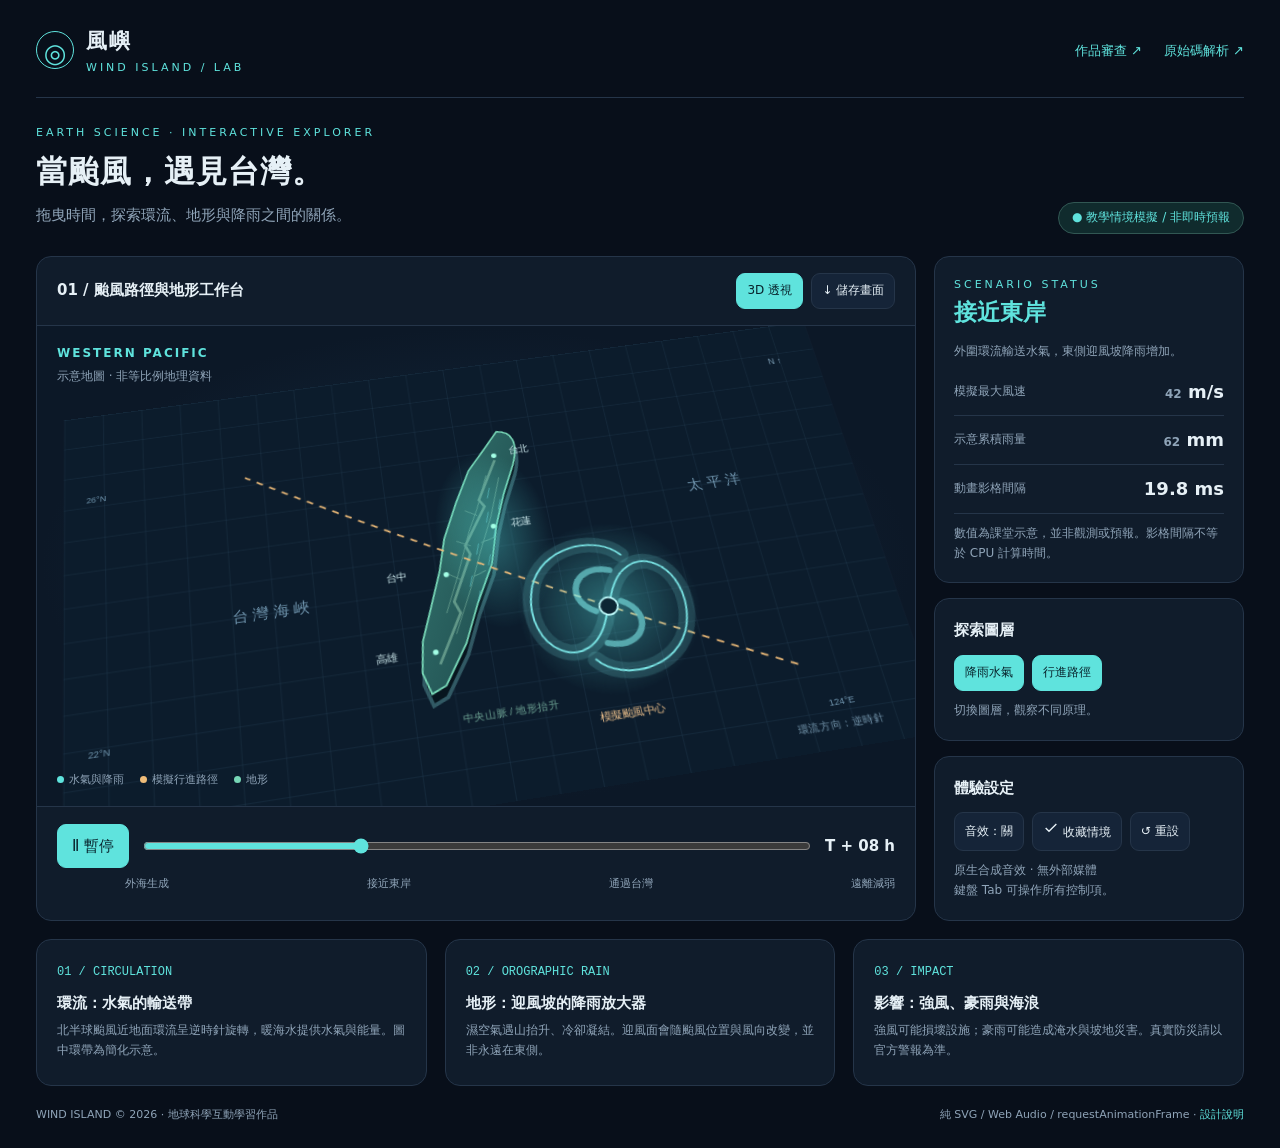
==== index.html @ e2f5a680 "Add files via upload" ====
<!doctype html>
<html lang="zh-Hant"><head><meta charset="utf-8"><meta name="viewport" content="width=device-width,initial-scale=1"><title>風嶼 WIND ISLAND｜颱風互動工作台</title>
<style>
:root{color-scheme:dark;--bg:#080f1a;--panel:#101c2b;--line:#253549;--cyan:#5fe3dd;--text:#e6f0f6;--muted:#8fa4b8;--ease:cubic-bezier(.34,1.56,.64,1)}*{box-sizing:border-box}body{margin:0;background:var(--bg);color:var(--text);font:15px/1.65 system-ui,'Microsoft JhengHei',sans-serif}button,a,input{font:inherit}button,a{ -webkit-tap-highlight-color:transparent}button{cursor:pointer;border:1px solid var(--line);background:#152438;color:var(--text);border-radius:9px;padding:9px 14px;transition:transform .25s var(--ease),background .2s}button:hover{transform:scale(1.03);background:#243a51}button:active{transform:scale(.97)}button:focus-visible,a:focus-visible,input:focus-visible{outline:2px solid var(--cyan);outline-offset:4px}button[aria-pressed=true],.primary{background:#5fe3dd;color:#08232c;border-color:#5fe3dd}a{color:var(--cyan);text-decoration:none}.shell{max-width:1480px;margin:auto;padding:24px 36px}header{display:flex;align-items:center;justify-content:space-between;border-bottom:1px solid var(--line);padding-bottom:20px}.brand{display:flex;gap:12px;align-items:center}.logo{width:38px;height:38px;border:1px solid var(--cyan);border-radius:50%;display:grid;place-items:center;color:var(--cyan);font-size:26px}.brand b{font-size:21px;letter-spacing:2px}.eyebrow{color:var(--cyan);font-size:11px;letter-spacing:3px}nav{display:flex;gap:22px;font-size:13px}.intro{display:flex;justify-content:space-between;align-items:end;padding:26px 0 22px}h1{font-size:31px;letter-spacing:1px;margin:4px 0}p{margin:6px 0;color:var(--muted)}.badge{font-size:12px;color:var(--cyan);border:1px solid #315753;background:#102b2d;border-radius:30px;padding:5px 13px}.workspace{display:grid;grid-template-columns:minmax(0,1fr) 310px;gap:18px}.panel{background:var(--panel);border:1px solid var(--line);border-radius:15px;overflow:hidden}.panelhead{padding:16px 20px;display:flex;align-items:center;justify-content:space-between;border-bottom:1px solid var(--line)}h2{font-size:15px;margin:0}.small{font-size:12px;color:var(--muted)}.scene{position:relative;background:radial-gradient(ellipse at 50% 50%,#152c41,#0c1827 70%);height:480px;overflow:hidden;perspective:1000px}.scene svg{width:100%;height:100%;display:block;transform:rotateX(23deg) rotateZ(-9deg) scale(.98);transition:transform .7s var(--ease)}.scene.flat svg{transform:rotateX(0) rotateZ(0) scale(1)}.overlay{position:absolute;inset:18px auto auto 20px;pointer-events:none}.overlay strong{display:block;font-size:12px;letter-spacing:2px;color:var(--cyan)}.legend{position:absolute;bottom:16px;left:20px;display:flex;gap:16px;font-size:11px;color:var(--muted)}.dot{display:inline-block;width:7px;height:7px;border-radius:50%;background:var(--cyan);margin-right:5px}.storm{transform-box:fill-box;transform-origin:center}.track{stroke-dasharray:8 8}.draw{stroke-dasharray:100;stroke-dashoffset:100;animation:draw .6s ease-out forwards}@keyframes draw{to{stroke-dashoffset:0}}@keyframes bounce{50%{transform:scale(1.2)}}.saved{animation:bounce .35s var(--ease)}.controls{padding:17px 20px;border-top:1px solid var(--line)}.transport{display:flex;gap:12px;align-items:center}.transport input{flex:1;min-width:30px;accent-color:var(--cyan)}.ticks{display:flex;justify-content:space-between;margin:7px 0 0 68px;color:var(--muted);font-size:11px}.side{display:grid;gap:15px}.side section{padding:19px}.side h2{margin-bottom:12px}.phase{font-size:23px;color:var(--cyan);font-weight:650}.metric{display:flex;justify-content:space-between;align-items:center;padding:9px 0;border-bottom:1px solid var(--line)}.metric:last-child{border:0}.metric span{color:var(--muted);font-size:12px}.metric b{font-size:18px}.switches{display:flex;gap:8px;flex-wrap:wrap}.switches button{font-size:12px;padding:7px 10px}.caption{font-size:12px;color:var(--muted);margin-top:10px}.cards{display:grid;grid-template-columns:repeat(3,1fr);gap:18px;margin-top:18px}.card{padding:18px 20px}.card .num{color:var(--cyan);font:12px monospace}.card h3{margin:8px 0 5px;font-size:15px}.card p{font-size:12px}footer{display:flex;justify-content:space-between;color:var(--muted);font-size:11px;padding-top:20px}#toast{position:fixed;bottom:28px;left:50%;transform:translateX(-50%);padding:10px 20px;background:#20504c;border:1px solid var(--cyan);border-radius:12px;opacity:0;pointer-events:none;transition:opacity .2s}#toast.show{opacity:1}.status{color:var(--cyan)}@media(max-width:900px){.shell{padding:18px}.workspace{grid-template-columns:1fr}.side{grid-template-columns:repeat(3,1fr)}.scene{height:420px}.intro .badge{display:none}}@media(max-width:620px){nav{gap:12px}.brand b{font-size:16px}.side,.cards{grid-template-columns:1fr}.intro{padding:18px 0}h1{font-size:25px}.scene{height:360px}.panelhead{padding:12px}.panelhead button{padding:7px;font-size:11px}footer{display:block}.transport button{padding:8px}.ticks{margin-left:0}}
@media(prefers-reduced-motion:reduce){*,*::before,*::after{animation:none!important;transition:none!important}.scene svg{transform:none}}
</style></head><body><div class="shell">
<header><div class="brand"><span class="logo">◎</span><div><b>風嶼</b><div class="eyebrow">WIND ISLAND / LAB</div></div></div><nav><a href="review.html">作品審查 ↗</a><a href="pointout.html">原始碼解析 ↗</a></nav></header>
<div class="intro"><div><div class="eyebrow">EARTH SCIENCE · INTERACTIVE EXPLORER</div><h1>當颱風，遇見台灣。</h1><p>拖曳時間，探索環流、地形與降雨之間的關係。</p></div><span class="badge">● 教學情境模擬 / 非即時預報</span></div>
<main><div class="workspace"><section class="panel"><div class="panelhead"><h2>01 / 颱風路徑與地形工作台</h2><div class="switches"><button id="view" aria-pressed="true">3D 透視</button><button id="export">↓ 儲存畫面</button></div></div>
<div class="scene" id="scene"><div class="overlay"><strong>WESTERN PACIFIC</strong><span class="small">示意地圖 · 非等比例地理資料</span></div>
<svg id="map" viewBox="0 0 900 520" xmlns="http://www.w3.org/2000/svg" role="img" aria-label="颱風從台灣東南方接近並通過台灣的教學示意圖">
<defs><pattern id="grid" width="45" height="40" patternUnits="userSpaceOnUse"><path d="M45 0H0V40" fill="none" stroke="#254157" stroke-width=".7"/></pattern><linearGradient id="land" x2="1" y2="1"><stop stop-color="#397e77"/><stop offset="1" stop-color="#173e42"/></linearGradient><radialGradient id="rain"><stop stop-color="#57dedb" stop-opacity=".4"/><stop offset="1" stop-color="#57dedb" stop-opacity="0"/></radialGradient></defs>
<rect width="900" height="520" fill="#0c1c2c"/><rect width="900" height="520" fill="url(#grid)"/>
<g fill="#6f94ad" font-family="sans-serif" font-size="10"><text x="30" y="475">120°E</text><text x="790" y="475">124°E</text><text x="25" y="115">26°N</text><text x="25" y="410">22°N</text><text x="180" y="285" font-size="17" letter-spacing="5">台灣海峽</text><text x="705" y="205" font-size="17" letter-spacing="5">太平洋</text></g>
<path d="M500 95C517 97 524 111 512 141L495 177 481 213 468 260 445 304 426 347 398 390 382 397 375 373 380 338 394 301 409 261 420 222 440 179 460 141 482 116Z" transform="translate(0 13)" fill="#07151e" stroke="#315964" stroke-width="4"/>
<path id="island" d="M500 95C517 97 524 111 512 141L495 177 481 213 468 260 445 304 426 347 398 390 382 397 375 373 380 338 394 301 409 261 420 222 440 179 460 141 482 116Z" fill="url(#land)" stroke="#77d6b6" stroke-width="2"/>
<g fill="none" stroke="#81b7a0" opacity=".65"><path d="M492 132L466 180 471 189 442 234 446 245 420 298 425 312 395 366" stroke-width="3"/><path d="M479 150L462 191 449 217 429 267 410 310M493 155L476 203 457 245 441 284 417 335"/><path d="M461 199l-13-8m0 44l-15-8m-1 47l-15-10m43-31l15-4m-29 43l14-5"/></g>
<g id="rainLayer"><ellipse cx="475" cy="228" rx="65" ry="110" fill="url(#rain)"/><g stroke="#6fe5ea" opacity=".6" stroke-linecap="round"><path d="M480 167l-4 12m14 4l-4 12m-12 2l-4 12m9 8l-4 12m-18 5l-4 12m15 3l-4 12m-20 10l-4 12m10 7l-4 12"/></g></g>
<g fill="#c7e3e7" font-family="sans-serif" font-size="12"><circle cx="492" cy="126" r="3" fill="#a4ffe6"/><text x="510" y="126">台北</text><circle cx="416" cy="265" r="3" fill="#a4ffe6"/><text x="350" y="264">台中</text><circle cx="392" cy="352" r="3" fill="#a4ffe6"/><text x="328" y="355">高雄</text><circle cx="477" cy="215" r="3" fill="#a4ffe6"/><text x="497" y="218">花蓮</text><text x="410" y="432" fill="#70a797" font-size="11">中央山脈 / 地形抬升</text></g>
<path id="route" d="M770 425 Q480 280 205 110" fill="none" stroke="#efbc79" stroke-width="2" class="track"/>
<g id="stormPosition" transform="translate(600 330)"><circle r="100" fill="url(#rain)"/><g id="stormSpin" class="storm" fill="none" stroke="#7ce8e8" stroke-linecap="round"><path d="M8-8C60-64 108 4 61 60C28 98-34 80-45 44" stroke-width="18" opacity=".16"/><path d="M-8 8C-60 64-108-4-61-60C-28-98 34-80 45-44" stroke-width="18" opacity=".16"/><path d="M8-8C60-64 108 4 61 60C28 98-34 80-45 44M-8 8C-60 64-108-4-61-60C-28-98 34-80 45-44" stroke-width="2"/><path d="M15 2C40 32 5 62-24 35M-15-2C-40-32-5-62 24-35" stroke-width="7" opacity=".6"/><circle r="10" fill="#0d2634" stroke="#c2ffff" stroke-width="2"/></g><text y="124" text-anchor="middle" fill="#eec18c" font-size="12">模擬颱風中心</text></g>
<g fill="#7799b0" font-family="sans-serif" font-size="11"><text x="841" y="54">N ↑</text><text x="750" y="498">環流方向：逆時針</text></g></svg>
<div class="legend"><span><i class="dot"></i>水氣與降雨</span><span><i class="dot" style="background:#efbc79"></i>模擬行進路徑</span><span><i class="dot" style="background:#77d6b6"></i>地形</span></div></div>
<div class="controls"><div class="transport"><button id="play" class="primary" aria-label="暫停動畫">Ⅱ 暫停</button><input id="time" aria-label="情境時間軸" type="range" min="0" max="100" step=".1" value="30"><b id="hour">T + 07 h</b></div><div class="ticks"><span>外海生成</span><span>接近東岸</span><span>通過台灣</span><span>遠離減弱</span></div></div></section>
<aside class="side"><section class="panel"><div class="eyebrow">SCENARIO STATUS</div><div class="phase" id="phase">接近東岸</div><p id="phaseText" class="caption">外圍環流輸送水氣，東側迎風坡降雨增加。</p><div class="metric"><span>模擬最大風速</span><b><span id="wind">38</span> m/s</b></div><div class="metric"><span>示意累積雨量</span><b><span id="rainValue">180</span> mm</b></div><div class="metric"><span>動畫影格間隔</span><b id="fps">量測中</b></div><div class="caption">數值為課堂示意，並非觀測或預報。影格間隔不等於 CPU 計算時間。</div></section>
<section class="panel"><h2>探索圖層</h2><div class="switches"><button id="rainToggle" aria-pressed="true">降雨水氣</button><button id="routeToggle" aria-pressed="true">行進路徑</button></div><div class="caption">切換圖層，觀察不同原理。</div></section>
<section class="panel"><h2>體驗設定</h2><div class="switches"><button id="audio" aria-pressed="false">音效：關</button><button id="save" aria-pressed="false"><svg width="16" height="16" viewBox="0 0 24 24" aria-hidden="true"><path id="checkmark" pathLength="100" d="M4 12l5 5L20 6" fill="none" stroke="currentColor" stroke-width="2"/></svg> 收藏情境</button><button id="reset">↺ 重設</button></div><div class="caption">原生合成音效 · 無外部媒體<br>鍵盤 Tab 可操作所有控制項。</div></section></aside></div>
<div class="cards"><article class="panel card"><span class="num">01 / CIRCULATION</span><h3>環流：水氣的輸送帶</h3><p>北半球颱風近地面環流呈逆時針旋轉，暖海水提供水氣與能量。圖中環帶為簡化示意。</p></article><article class="panel card"><span class="num">02 / OROGRAPHIC RAIN</span><h3>地形：迎風坡的降雨放大器</h3><p>濕空氣遇山抬升、冷卻凝結。迎風面會隨颱風位置與風向改變，並非永遠在東側。</p></article><article class="panel card"><span class="num">03 / IMPACT</span><h3>影響：強風、豪雨與海浪</h3><p>強風可能損壞設施；豪雨可能造成淹水與坡地災害。真實防災請以官方警報為準。</p></article></div></main>
<footer><span>WIND ISLAND © 2026 · 地球科學互動學習作品</span><span>純 SVG / Web Audio / requestAnimationFrame · <a href="response.md">設計說明</a></span></footer></div><div id="toast" role="status"></div>
<script>
'use strict';
const $=id=>document.getElementById(id), reduced=matchMedia('(prefers-reduced-motion: reduce)').matches;
let playing=!reduced,t=30,last=0,spin=0,sound=false,ctx=null,frames=[],ui=0,toastTimer;
const phases=['外海生成','接近東岸','通過台灣','遠離減弱'];
const descriptions=['颱風在暖海面發展，環流逐漸組織。','外圍環流輸送水氣，東側迎風坡降雨增加。','環流與山脈交互作用，風向及迎風面隨位置改變。','中心遠離後風勢減弱，殘留水氣仍可能帶來降雨。'];
function tone(kind='click'){
 if(!sound)return;ctx??=new (window.AudioContext||window.webkitAudioContext)();ctx.resume();
 const start=ctx.currentTime;const frequencies=kind==='chord'?[523.25,659.25,783.99]:[kind==='snap'?880:620];
 frequencies.forEach(f=>{const osc=ctx.createOscillator(),gain=ctx.createGain();osc.type='sine';osc.frequency.setValueAtTime(f,start);gain.gain.setValueAtTime(0,start);gain.gain.linearRampToValueAtTime(.045/frequencies.length,start+.008);gain.gain.exponentialRampToValueAtTime(.0001,start+.1);osc.connect(gain);gain.connect(ctx.destination);osc.start(start);osc.stop(start+.12);osc.onended=()=>{osc.disconnect();gain.disconnect()}});
}
function toast(message){$('toast').textContent=message;$('toast').classList.add('show');clearTimeout(toastTimer);toastTimer=setTimeout(()=>$('toast').classList.remove('show'),2400)}
function render(){const p=t/100,u=1-p;const x=u*u*770+2*u*p*480+p*p*205,y=u*u*425+2*u*p*280+p*p*110;
 $('stormPosition').setAttribute('transform',`translate(${x} ${y})`);$('stormSpin').style.transform=`rotate(${spin}deg)`;
 $('time').value=t;const phase=Math.min(3,Math.floor(t/25));$('phase').textContent=phases[phase];$('phaseText').textContent=descriptions[phase];$('hour').textContent=`T + ${String(Math.round(t*.24)).padStart(2,'0')} h`;
 $('wind').textContent=Math.round(25+20*Math.sin(p*Math.PI));$('rainValue').textContent=Math.round(600*p*p);$('rainLayer').style.opacity=String(.3+.7*Math.sin(p*Math.PI));
}
function playState(){ $('play').textContent=playing?'Ⅱ 暫停':'▶ 播放';$('play').setAttribute('aria-label',playing?'暫停動畫':'播放動畫') }
function frame(now){const dt=last?now-last:16.67;last=now;if(dt<100){frames.push(dt);if(frames.length>90)frames.shift()}
 if(playing&&document.visibilityState==='visible'){t+=Math.min(dt,50)*.0018;if(t>100)t=0;spin-=Math.min(dt,50)*.018;render()}
 if(now-ui>800){ui=now;if(frames.length)$('fps').textContent=(frames.reduce((a,b)=>a+b,0)/frames.length).toFixed(1)+' ms'}requestAnimationFrame(frame)}
$('play').onclick=()=>{playing=!playing;tone();playState()};
$('time').oninput=()=>{playing=false;t=Number($('time').value);render();playState()};$('time').onchange=()=>tone('snap');
$('view').onclick=()=>{const flat=$('scene').classList.toggle('flat');$('view').textContent=flat?'2D 俯視':'3D 透視';$('view').setAttribute('aria-pressed',String(!flat));tone('snap')};
[['rainToggle','rainLayer'],['routeToggle','route']].forEach(([button,layer])=>{$(button).onclick=()=>{const enabled=$(button).getAttribute('aria-pressed')!=='true';$(button).setAttribute('aria-pressed',String(enabled));$(layer).style.display=enabled?'':'none';tone()}});
$('audio').onclick=()=>{sound=!sound;$('audio').textContent='音效：'+(sound?'開':'關');$('audio').setAttribute('aria-pressed',String(sound));tone('snap')};
$('save').onclick=()=>{const data={time:t,savedAt:new Date().toISOString()};try{localStorage.setItem('wind-island',JSON.stringify(data));$('save').setAttribute('aria-pressed','true');$('checkmark').classList.remove('draw');requestAnimationFrame(()=>$('checkmark').classList.add('draw'));$('save').classList.remove('saved');requestAnimationFrame(()=>$('save').classList.add('saved'));tone('chord');toast('已收藏目前情境，下次開啟自動恢復')}catch{toast('瀏覽器未允許儲存，請使用一般分頁')}};
$('reset').onclick=()=>{t=0;spin=0;playing=false;render();playState();tone('snap')};
$('export').onclick=async()=>{tone();const copy=$('map').cloneNode(true);copy.setAttribute('width','1440');copy.setAttribute('height','832');const blob=new Blob([new XMLSerializer().serializeToString(copy)],{type:'image/svg+xml;charset=utf-8'}),url=URL.createObjectURL(blob);try{const img=new Image();img.src=url;await img.decode();const c=document.createElement('canvas');c.width=1440;c.height=832;c.getContext('2d').drawImage(img,0,0,1440,832);const png=await new Promise(resolve=>c.toBlob(resolve,'image/png'));if(!png)throw Error('export');const link=document.createElement('a'),downloadUrl=URL.createObjectURL(png);link.href=downloadUrl;link.download='風嶼-情境畫面.png';link.click();setTimeout(()=>URL.revokeObjectURL(downloadUrl),3000);toast('已匯出情境 PNG；全螢幕作業截圖請見作業包')}catch{toast('匯出失敗，請用瀏覽器截圖功能')}finally{URL.revokeObjectURL(url)}};
try{const saved=JSON.parse(localStorage.getItem('wind-island'));if(saved&&Number.isFinite(saved.time)){t=Math.max(0,Math.min(100,saved.time));$('save').setAttribute('aria-pressed','true')}}catch{}
document.addEventListener('visibilitychange',()=>{last=0;frames=[]});render();playState();requestAnimationFrame(frame);
</script></body></html>
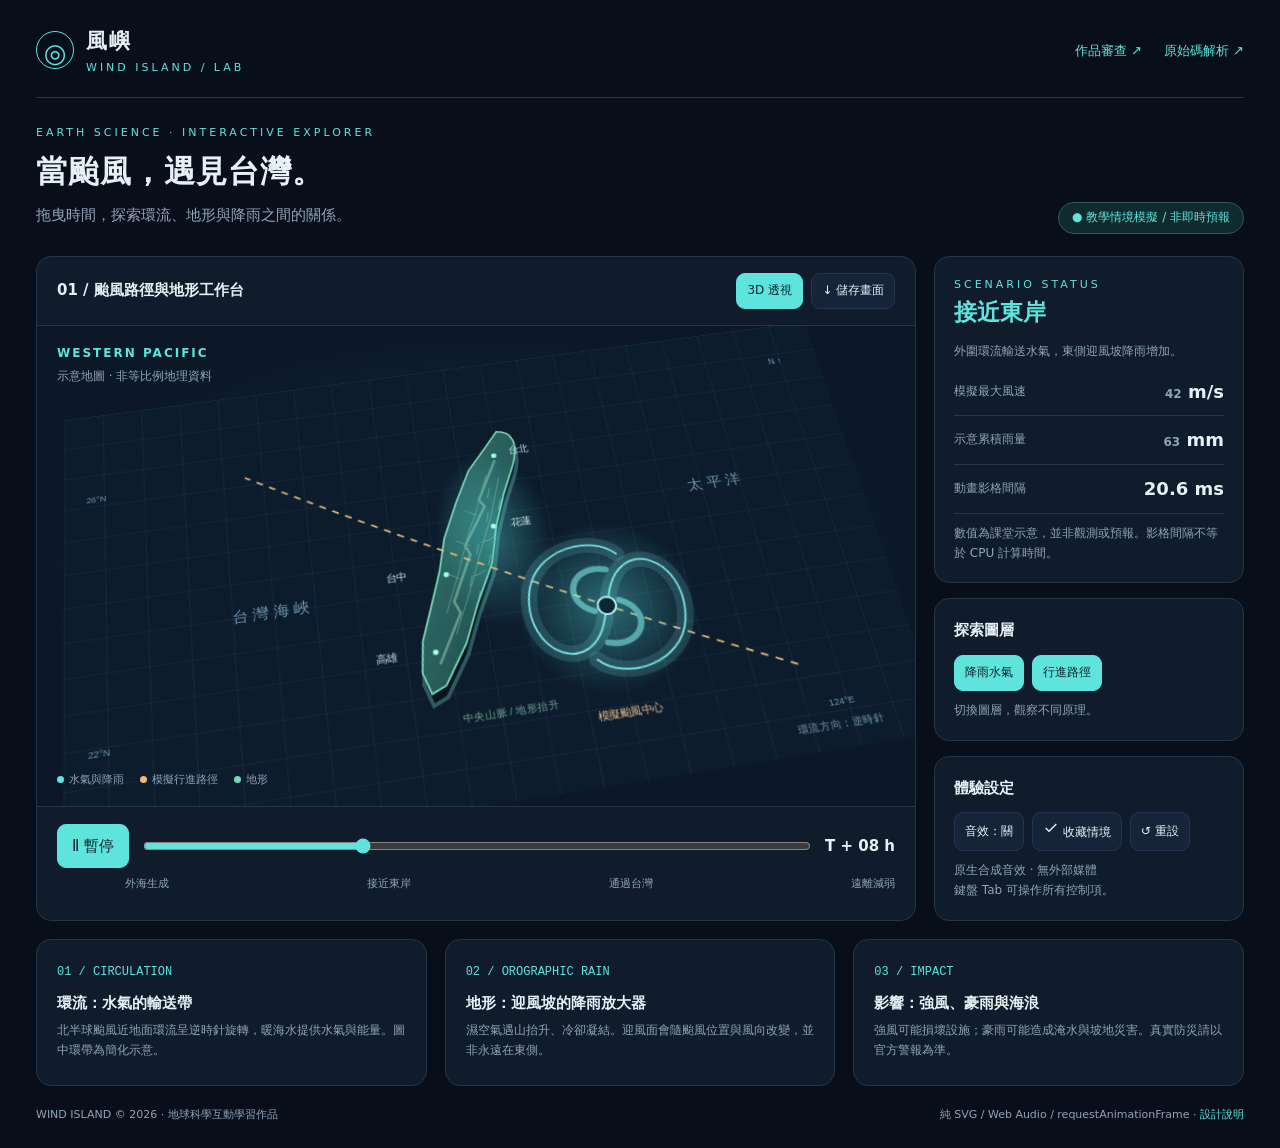
==== commit 2b56242f: "Update print statement from 'Hello' to 'Goodbye'" ====
--- a/index.html
+++ b/index.html
@@ -58,4 +58,5 @@
 $('export').onclick=async()=>{tone();const copy=$('map').cloneNode(true);copy.setAttribute('width','1440');copy.setAttribute('height','832');const blob=new Blob([new XMLSerializer().serializeToString(copy)],{type:'image/svg+xml;charset=utf-8'}),url=URL.createObjectURL(blob);try{const img=new Image();img.src=url;await img.decode();const c=document.createElement('canvas');c.width=1440;c.height=832;c.getContext('2d').drawImage(img,0,0,1440,832);const png=await new Promise(resolve=>c.toBlob(resolve,'image/png'));if(!png)throw Error('export');const link=document.createElement('a'),downloadUrl=URL.createObjectURL(png);link.href=downloadUrl;link.download='風嶼-情境畫面.png';link.click();setTimeout(()=>URL.revokeObjectURL(downloadUrl),3000);toast('已匯出情境 PNG；全螢幕作業截圖請見作業包')}catch{toast('匯出失敗，請用瀏覽器截圖功能')}finally{URL.revokeObjectURL(url)}};
 try{const saved=JSON.parse(localStorage.getItem('wind-island'));if(saved&&Number.isFinite(saved.time)){t=Math.max(0,Math.min(100,saved.time));$('save').setAttribute('aria-pressed','true')}}catch{}
 document.addEventListener('visibilitychange',()=>{last=0;frames=[]});render();playState();requestAnimationFrame(frame);
-</script></body></html>+</script></body></html>
+<!---->
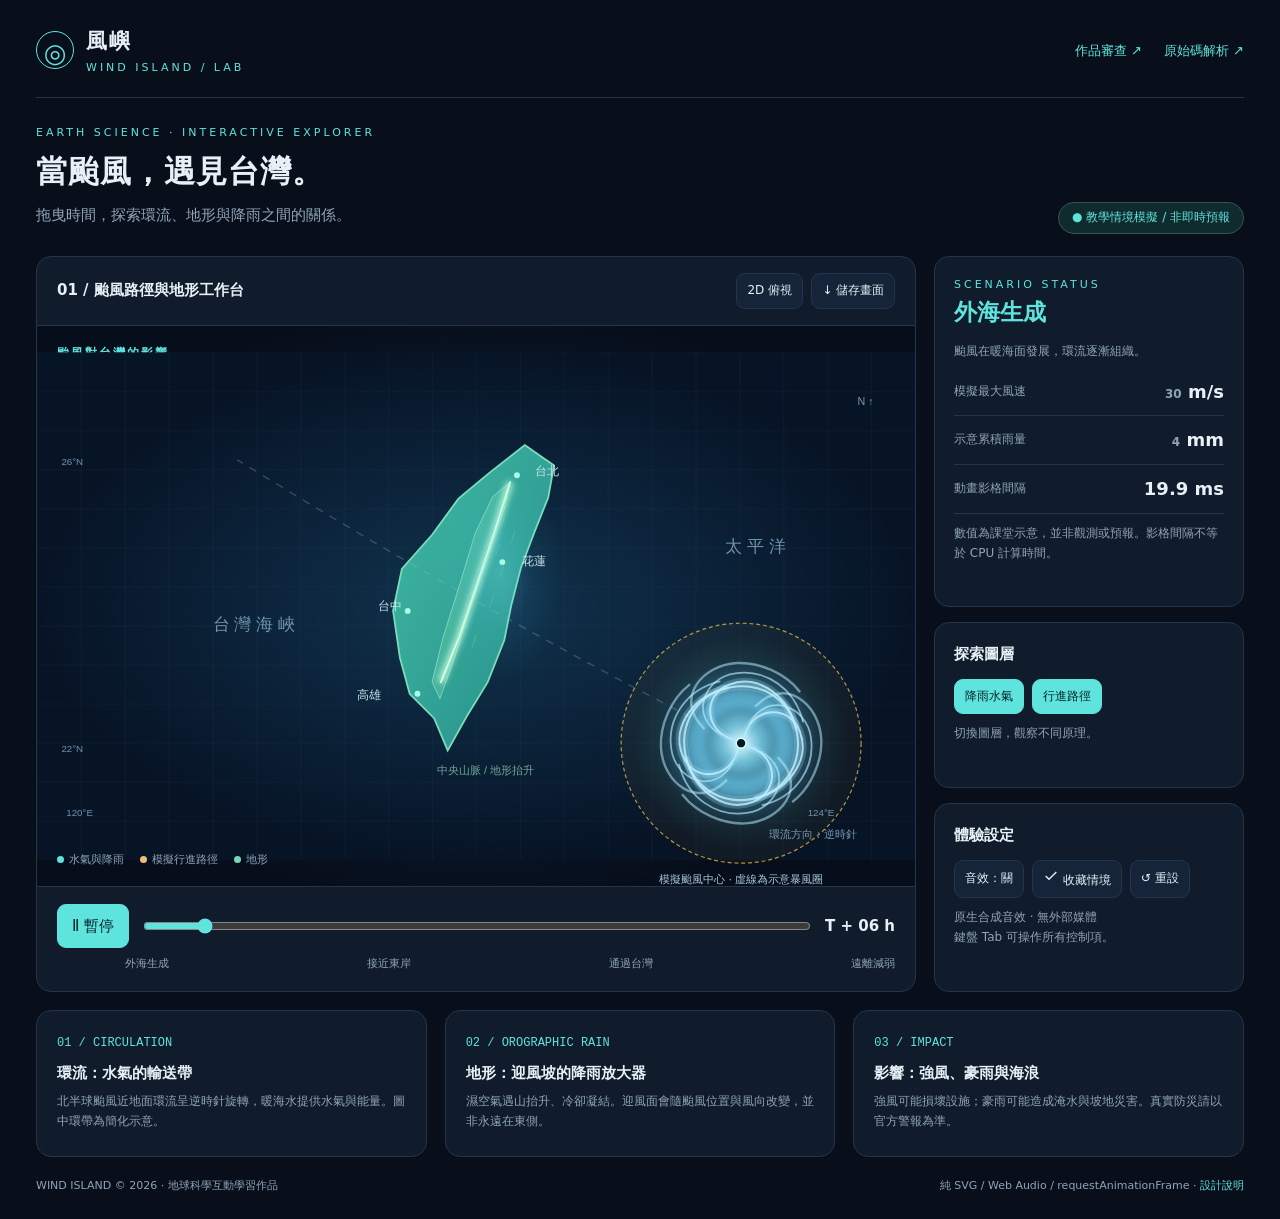
==== commit adb8a86f: "Restyle typhoon map to match reference with teal terrain and luminous spiral" ====
--- a/index.html
+++ b/index.html
@@ -1,27 +1,43 @@
 <!doctype html>
 <html lang="zh-Hant"><head><meta charset="utf-8"><meta name="viewport" content="width=device-width,initial-scale=1"><title>風嶼 WIND ISLAND｜颱風互動工作台</title>
 <style>
-:root{color-scheme:dark;--bg:#080f1a;--panel:#101c2b;--line:#253549;--cyan:#5fe3dd;--text:#e6f0f6;--muted:#8fa4b8;--ease:cubic-bezier(.34,1.56,.64,1)}*{box-sizing:border-box}body{margin:0;background:var(--bg);color:var(--text);font:15px/1.65 system-ui,'Microsoft JhengHei',sans-serif}button,a,input{font:inherit}button,a{ -webkit-tap-highlight-color:transparent}button{cursor:pointer;border:1px solid var(--line);background:#152438;color:var(--text);border-radius:9px;padding:9px 14px;transition:transform .25s var(--ease),background .2s}button:hover{transform:scale(1.03);background:#243a51}button:active{transform:scale(.97)}button:focus-visible,a:focus-visible,input:focus-visible{outline:2px solid var(--cyan);outline-offset:4px}button[aria-pressed=true],.primary{background:#5fe3dd;color:#08232c;border-color:#5fe3dd}a{color:var(--cyan);text-decoration:none}.shell{max-width:1480px;margin:auto;padding:24px 36px}header{display:flex;align-items:center;justify-content:space-between;border-bottom:1px solid var(--line);padding-bottom:20px}.brand{display:flex;gap:12px;align-items:center}.logo{width:38px;height:38px;border:1px solid var(--cyan);border-radius:50%;display:grid;place-items:center;color:var(--cyan);font-size:26px}.brand b{font-size:21px;letter-spacing:2px}.eyebrow{color:var(--cyan);font-size:11px;letter-spacing:3px}nav{display:flex;gap:22px;font-size:13px}.intro{display:flex;justify-content:space-between;align-items:end;padding:26px 0 22px}h1{font-size:31px;letter-spacing:1px;margin:4px 0}p{margin:6px 0;color:var(--muted)}.badge{font-size:12px;color:var(--cyan);border:1px solid #315753;background:#102b2d;border-radius:30px;padding:5px 13px}.workspace{display:grid;grid-template-columns:minmax(0,1fr) 310px;gap:18px}.panel{background:var(--panel);border:1px solid var(--line);border-radius:15px;overflow:hidden}.panelhead{padding:16px 20px;display:flex;align-items:center;justify-content:space-between;border-bottom:1px solid var(--line)}h2{font-size:15px;margin:0}.small{font-size:12px;color:var(--muted)}.scene{position:relative;background:radial-gradient(ellipse at 50% 50%,#152c41,#0c1827 70%);height:480px;overflow:hidden;perspective:1000px}.scene svg{width:100%;height:100%;display:block;transform:rotateX(23deg) rotateZ(-9deg) scale(.98);transition:transform .7s var(--ease)}.scene.flat svg{transform:rotateX(0) rotateZ(0) scale(1)}.overlay{position:absolute;inset:18px auto auto 20px;pointer-events:none}.overlay strong{display:block;font-size:12px;letter-spacing:2px;color:var(--cyan)}.legend{position:absolute;bottom:16px;left:20px;display:flex;gap:16px;font-size:11px;color:var(--muted)}.dot{display:inline-block;width:7px;height:7px;border-radius:50%;background:var(--cyan);margin-right:5px}.storm{transform-box:fill-box;transform-origin:center}.track{stroke-dasharray:8 8}.draw{stroke-dasharray:100;stroke-dashoffset:100;animation:draw .6s ease-out forwards}@keyframes draw{to{stroke-dashoffset:0}}@keyframes bounce{50%{transform:scale(1.2)}}.saved{animation:bounce .35s var(--ease)}.controls{padding:17px 20px;border-top:1px solid var(--line)}.transport{display:flex;gap:12px;align-items:center}.transport input{flex:1;min-width:30px;accent-color:var(--cyan)}.ticks{display:flex;justify-content:space-between;margin:7px 0 0 68px;color:var(--muted);font-size:11px}.side{display:grid;gap:15px}.side section{padding:19px}.side h2{margin-bottom:12px}.phase{font-size:23px;color:var(--cyan);font-weight:650}.metric{display:flex;justify-content:space-between;align-items:center;padding:9px 0;border-bottom:1px solid var(--line)}.metric:last-child{border:0}.metric span{color:var(--muted);font-size:12px}.metric b{font-size:18px}.switches{display:flex;gap:8px;flex-wrap:wrap}.switches button{font-size:12px;padding:7px 10px}.caption{font-size:12px;color:var(--muted);margin-top:10px}.cards{display:grid;grid-template-columns:repeat(3,1fr);gap:18px;margin-top:18px}.card{padding:18px 20px}.card .num{color:var(--cyan);font:12px monospace}.card h3{margin:8px 0 5px;font-size:15px}.card p{font-size:12px}footer{display:flex;justify-content:space-between;color:var(--muted);font-size:11px;padding-top:20px}#toast{position:fixed;bottom:28px;left:50%;transform:translateX(-50%);padding:10px 20px;background:#20504c;border:1px solid var(--cyan);border-radius:12px;opacity:0;pointer-events:none;transition:opacity .2s}#toast.show{opacity:1}.status{color:var(--cyan)}@media(max-width:900px){.shell{padding:18px}.workspace{grid-template-columns:1fr}.side{grid-template-columns:repeat(3,1fr)}.scene{height:420px}.intro .badge{display:none}}@media(max-width:620px){nav{gap:12px}.brand b{font-size:16px}.side,.cards{grid-template-columns:1fr}.intro{padding:18px 0}h1{font-size:25px}.scene{height:360px}.panelhead{padding:12px}.panelhead button{padding:7px;font-size:11px}footer{display:block}.transport button{padding:8px}.ticks{margin-left:0}}
+:root{color-scheme:dark;--bg:#080f1a;--panel:#101c2b;--line:#253549;--cyan:#5fe3dd;--text:#e6f0f6;--muted:#8fa4b8;--ease:cubic-bezier(.34,1.56,.64,1)}*{box-sizing:border-box}body{margin:0;background:var(--bg);color:var(--text);font:15px/1.65 system-ui,'Microsoft JhengHei',sans-serif}button,a,input{font:inherit}button,a{ -webkit-tap-highlight-color:transparent}button{cursor:pointer;border:1px solid var(--line);background:#152438;color:var(--text);border-radius:9px;padding:9px 14px;transition:transform .25s var(--ease),background .2s}button:hover{transform:scale(1.03);background:#243a51}button:active{transform:scale(.97)}button:focus-visible,a:focus-visible,input:focus-visible{outline:2px solid var(--cyan);outline-offset:4px}button[aria-pressed=true],.primary{background:#5fe3dd;color:#08232c;border-color:#5fe3dd}a{color:var(--cyan);text-decoration:none}.shell{max-width:1480px;margin:auto;padding:24px 36px}header{display:flex;align-items:center;justify-content:space-between;border-bottom:1px solid var(--line);padding-bottom:20px}.brand{display:flex;gap:12px;align-items:center}.logo{width:38px;height:38px;border:1px solid var(--cyan);border-radius:50%;display:grid;place-items:center;color:var(--cyan);font-size:26px}.brand b{font-size:21px;letter-spacing:2px}.eyebrow{color:var(--cyan);font-size:11px;letter-spacing:3px}nav{display:flex;gap:22px;font-size:13px}.intro{display:flex;justify-content:space-between;align-items:end;padding:26px 0 22px}h1{font-size:31px;letter-spacing:1px;margin:4px 0}p{margin:6px 0;color:var(--muted)}.badge{font-size:12px;color:var(--cyan);border:1px solid #315753;background:#102b2d;border-radius:30px;padding:5px 13px}.workspace{display:grid;grid-template-columns:minmax(0,1fr) 310px;gap:18px}.panel{background:var(--panel);border:1px solid var(--line);border-radius:15px;overflow:hidden}.panelhead{padding:16px 20px;display:flex;align-items:center;justify-content:space-between;border-bottom:1px solid var(--line)}h2{font-size:15px;margin:0}.small{font-size:12px;color:var(--muted)}.scene{position:relative;background:radial-gradient(ellipse at 50% 50%,#102943,#070e1b 75%);height:560px;overflow:hidden;perspective:1000px}.scene svg{width:100%;height:100%;display:block;transform:rotateX(23deg) rotateZ(-9deg) scale(.98);transition:transform .7s var(--ease)}.scene.flat svg{transform:rotateX(0) rotateZ(0) scale(1)}.overlay{position:absolute;inset:18px auto auto 20px;pointer-events:none}.overlay strong{display:block;font-size:12px;letter-spacing:2px;color:var(--cyan)}.legend{position:absolute;bottom:16px;left:20px;display:flex;gap:16px;font-size:11px;color:var(--muted)}.dot{display:inline-block;width:7px;height:7px;border-radius:50%;background:var(--cyan);margin-right:5px}.storm{transform-box:fill-box;transform-origin:center}.track{stroke-dasharray:8 8}.draw{stroke-dasharray:100;stroke-dashoffset:100;animation:draw .6s ease-out forwards}@keyframes draw{to{stroke-dashoffset:0}}@keyframes bounce{50%{transform:scale(1.2)}}.saved{animation:bounce .35s var(--ease)}.controls{padding:17px 20px;border-top:1px solid var(--line)}.transport{display:flex;gap:12px;align-items:center}.transport input{flex:1;min-width:30px;accent-color:var(--cyan)}.ticks{display:flex;justify-content:space-between;margin:7px 0 0 68px;color:var(--muted);font-size:11px}.side{display:grid;gap:15px}.side section{padding:19px}.side h2{margin-bottom:12px}.phase{font-size:23px;color:var(--cyan);font-weight:650}.metric{display:flex;justify-content:space-between;align-items:center;padding:9px 0;border-bottom:1px solid var(--line)}.metric:last-child{border:0}.metric span{color:var(--muted);font-size:12px}.metric b{font-size:18px}.switches{display:flex;gap:8px;flex-wrap:wrap}.switches button{font-size:12px;padding:7px 10px}.caption{font-size:12px;color:var(--muted);margin-top:10px}.cards{display:grid;grid-template-columns:repeat(3,1fr);gap:18px;margin-top:18px}.card{padding:18px 20px}.card .num{color:var(--cyan);font:12px monospace}.card h3{margin:8px 0 5px;font-size:15px}.card p{font-size:12px}footer{display:flex;justify-content:space-between;color:var(--muted);font-size:11px;padding-top:20px}#toast{position:fixed;bottom:28px;left:50%;transform:translateX(-50%);padding:10px 20px;background:#20504c;border:1px solid var(--cyan);border-radius:12px;opacity:0;pointer-events:none;transition:opacity .2s}#toast.show{opacity:1}.status{color:var(--cyan)}@media(max-width:900px){.shell{padding:18px}.workspace{grid-template-columns:1fr}.side{grid-template-columns:repeat(3,1fr)}.scene{height:420px}.intro .badge{display:none}}@media(max-width:620px){nav{gap:12px}.brand b{font-size:16px}.side,.cards{grid-template-columns:1fr}.intro{padding:18px 0}h1{font-size:25px}.scene{height:360px}.panelhead{padding:12px}.panelhead button{padding:7px;font-size:11px}footer{display:block}.transport button{padding:8px}.ticks{margin-left:0}}
 @media(prefers-reduced-motion:reduce){*,*::before,*::after{animation:none!important;transition:none!important}.scene svg{transform:none}}
 </style></head><body><div class="shell">
 <header><div class="brand"><span class="logo">◎</span><div><b>風嶼</b><div class="eyebrow">WIND ISLAND / LAB</div></div></div><nav><a href="review.html">作品審查 ↗</a><a href="pointout.html">原始碼解析 ↗</a></nav></header>
 <div class="intro"><div><div class="eyebrow">EARTH SCIENCE · INTERACTIVE EXPLORER</div><h1>當颱風，遇見台灣。</h1><p>拖曳時間，探索環流、地形與降雨之間的關係。</p></div><span class="badge">● 教學情境模擬 / 非即時預報</span></div>
-<main><div class="workspace"><section class="panel"><div class="panelhead"><h2>01 / 颱風路徑與地形工作台</h2><div class="switches"><button id="view" aria-pressed="true">3D 透視</button><button id="export">↓ 儲存畫面</button></div></div>
-<div class="scene" id="scene"><div class="overlay"><strong>WESTERN PACIFIC</strong><span class="small">示意地圖 · 非等比例地理資料</span></div>
+<main><div class="workspace"><section class="panel"><div class="panelhead"><h2>01 / 颱風路徑與地形工作台</h2><div class="switches"><button id="view" aria-pressed="false">2D 俯視</button><button id="export">↓ 儲存畫面</button></div></div>
+<div class="scene flat" id="scene"><div class="overlay"><strong>颱風對台灣的影響</strong><span class="small">教學示意地圖 · 非等比例地理資料</span></div>
 <svg id="map" viewBox="0 0 900 520" xmlns="http://www.w3.org/2000/svg" role="img" aria-label="颱風從台灣東南方接近並通過台灣的教學示意圖">
-<defs><pattern id="grid" width="45" height="40" patternUnits="userSpaceOnUse"><path d="M45 0H0V40" fill="none" stroke="#254157" stroke-width=".7"/></pattern><linearGradient id="land" x2="1" y2="1"><stop stop-color="#397e77"/><stop offset="1" stop-color="#173e42"/></linearGradient><radialGradient id="rain"><stop stop-color="#57dedb" stop-opacity=".4"/><stop offset="1" stop-color="#57dedb" stop-opacity="0"/></radialGradient></defs>
-<rect width="900" height="520" fill="#0c1c2c"/><rect width="900" height="520" fill="url(#grid)"/>
+<defs>
+<pattern id="grid" width="45" height="40" patternUnits="userSpaceOnUse"><path d="M45 0H0V40" fill="none" stroke="#41617b" stroke-opacity=".24" stroke-width=".7"/></pattern>
+<radialGradient id="ocean"><stop stop-color="#10334e"/><stop offset="1" stop-color="#071426"/></radialGradient>
+<linearGradient id="land" x1="0" y1="0" x2="1" y2="1"><stop stop-color="#40b9a4"/><stop offset="1" stop-color="#268d89"/></linearGradient>
+<radialGradient id="rain"><stop stop-color="#7ae5ff" stop-opacity=".48"/><stop offset=".5" stop-color="#53cfff" stop-opacity=".15"/><stop offset="1" stop-color="#57dedb" stop-opacity="0"/></radialGradient>
+<radialGradient id="stormCore"><stop stop-color="#edfdff" stop-opacity=".95"/><stop offset=".22" stop-color="#8fe6ff" stop-opacity=".7"/><stop offset=".6" stop-color="#48b9e4" stop-opacity=".3"/><stop offset="1" stop-color="#48b9e4" stop-opacity="0"/></radialGradient>
+<filter id="stormGlow" x="-100%" y="-100%" width="300%" height="300%"><feGaussianBlur stdDeviation="4"/></filter>
+<filter id="ridgeGlow" x="-100%" y="-50%" width="300%" height="200%"><feGaussianBlur stdDeviation="3"/></filter>
+</defs>
+<rect width="900" height="520" fill="url(#ocean)"/><rect width="900" height="520" fill="url(#grid)"/>
 <g fill="#6f94ad" font-family="sans-serif" font-size="10"><text x="30" y="475">120°E</text><text x="790" y="475">124°E</text><text x="25" y="115">26°N</text><text x="25" y="410">22°N</text><text x="180" y="285" font-size="17" letter-spacing="5">台灣海峽</text><text x="705" y="205" font-size="17" letter-spacing="5">太平洋</text></g>
-<path d="M500 95C517 97 524 111 512 141L495 177 481 213 468 260 445 304 426 347 398 390 382 397 375 373 380 338 394 301 409 261 420 222 440 179 460 141 482 116Z" transform="translate(0 13)" fill="#07151e" stroke="#315964" stroke-width="4"/>
-<path id="island" d="M500 95C517 97 524 111 512 141L495 177 481 213 468 260 445 304 426 347 398 390 382 397 375 373 380 338 394 301 409 261 420 222 440 179 460 141 482 116Z" fill="url(#land)" stroke="#77d6b6" stroke-width="2"/>
-<g fill="none" stroke="#81b7a0" opacity=".65"><path d="M492 132L466 180 471 189 442 234 446 245 420 298 425 312 395 366" stroke-width="3"/><path d="M479 150L462 191 449 217 429 267 410 310M493 155L476 203 457 245 441 284 417 335"/><path d="M461 199l-13-8m0 44l-15-8m-1 47l-15-10m43-31l15-4m-29 43l14-5"/></g>
+<path id="island" d="M500 95L530 116 524 149 510 184 496 221 486 260 479 295 462 338 440 374 421 408 407 375 382 350 372 313 365 265 374 222 405 187 432 150 463 124Z" fill="url(#land)" stroke="#7cddbb" stroke-width="1.8"/>
+<path d="M485 133L479 160 462 211 444 263 427 316 413 355 405 338 416 293 433 239 449 186 467 148Z" fill="#9cf4bd" fill-opacity=".2" stroke="#a4f4cb" stroke-opacity=".6" stroke-width="1"/>
+<path d="M485 133L469 184 451 238 433 291 414 338" fill="none" stroke="#c4ffdf" stroke-width="6" filter="url(#ridgeGlow)"/>
+<path d="M485 133L469 184 451 238 433 291 414 338" fill="none" stroke="#d8ffe5" stroke-width="1.8" stroke-linecap="round"/>
 <g id="rainLayer"><ellipse cx="475" cy="228" rx="65" ry="110" fill="url(#rain)"/><g stroke="#6fe5ea" opacity=".6" stroke-linecap="round"><path d="M480 167l-4 12m14 4l-4 12m-12 2l-4 12m9 8l-4 12m-18 5l-4 12m15 3l-4 12m-20 10l-4 12m10 7l-4 12"/></g></g>
-<g fill="#c7e3e7" font-family="sans-serif" font-size="12"><circle cx="492" cy="126" r="3" fill="#a4ffe6"/><text x="510" y="126">台北</text><circle cx="416" cy="265" r="3" fill="#a4ffe6"/><text x="350" y="264">台中</text><circle cx="392" cy="352" r="3" fill="#a4ffe6"/><text x="328" y="355">高雄</text><circle cx="477" cy="215" r="3" fill="#a4ffe6"/><text x="497" y="218">花蓮</text><text x="410" y="432" fill="#70a797" font-size="11">中央山脈 / 地形抬升</text></g>
-<path id="route" d="M770 425 Q480 280 205 110" fill="none" stroke="#efbc79" stroke-width="2" class="track"/>
-<g id="stormPosition" transform="translate(600 330)"><circle r="100" fill="url(#rain)"/><g id="stormSpin" class="storm" fill="none" stroke="#7ce8e8" stroke-linecap="round"><path d="M8-8C60-64 108 4 61 60C28 98-34 80-45 44" stroke-width="18" opacity=".16"/><path d="M-8 8C-60 64-108-4-61-60C-28-98 34-80 45-44" stroke-width="18" opacity=".16"/><path d="M8-8C60-64 108 4 61 60C28 98-34 80-45 44M-8 8C-60 64-108-4-61-60C-28-98 34-80 45-44" stroke-width="2"/><path d="M15 2C40 32 5 62-24 35M-15-2C-40-32-5-62 24-35" stroke-width="7" opacity=".6"/><circle r="10" fill="#0d2634" stroke="#c2ffff" stroke-width="2"/></g><text y="124" text-anchor="middle" fill="#eec18c" font-size="12">模擬颱風中心</text></g>
+<g fill="#c7e3e7" font-family="sans-serif" font-size="12"><circle cx="492" cy="126" r="3" fill="#a4ffe6"/><text x="510" y="126">台北</text><circle cx="380" cy="265" r="3" fill="#a4ffe6"/><text x="350" y="264">台中</text><circle cx="390" cy="350" r="3" fill="#a4ffe6"/><text x="328" y="355">高雄</text><circle cx="477" cy="215" r="3" fill="#a4ffe6"/><text x="497" y="218">花蓮</text><text x="410" y="432" fill="#70a797" font-size="11">中央山脈 / 地形抬升</text></g>
+<path id="route" d="M770 425 Q480 280 205 110" fill="none" stroke="#8bbbd4" stroke-opacity=".28" stroke-width="1.5" class="track"/>
+<g id="stormPosition" transform="translate(600 330)">
+<circle r="123" fill="#d8ac3c" fill-opacity=".045" stroke="#e2b749" stroke-opacity=".8" stroke-width="1.2" stroke-dasharray="4 3"/>
+<circle r="110" fill="url(#rain)"/><circle r="84" fill="url(#stormCore)"/>
+<g id="stormSpin" fill="none" stroke="#b7edff" stroke-linecap="round">
+<circle r="47" stroke="#7addff" stroke-width="20" opacity=".5" filter="url(#stormGlow)"/>
+<g transform="rotate(0)"><path d="M6-5C24-29 61-19 60 13C59 45 23 65-12 57C-43 50-62 24-58-7" stroke-width="8" opacity=".22"/><path d="M6-5C24-29 61-19 60 13C59 45 23 65-12 57C-43 50-62 24-58-7" stroke-width="2.2" opacity=".86"/><path d="M16-15C46-39 77-8 68 23C60 53 30 73-5 67" stroke-width="1.8" opacity=".65"/><path d="M29-29C68-45 90-6 77 29C69 50 48 70 25 76" stroke-width="2.5" opacity=".52"/></g><g transform="rotate(90)"><path d="M6-5C24-29 61-19 60 13C59 45 23 65-12 57C-43 50-62 24-58-7" stroke-width="8" opacity=".22"/><path d="M6-5C24-29 61-19 60 13C59 45 23 65-12 57C-43 50-62 24-58-7" stroke-width="2.2" opacity=".86"/><path d="M16-15C46-39 77-8 68 23C60 53 30 73-5 67" stroke-width="1.8" opacity=".65"/><path d="M29-29C68-45 90-6 77 29C69 50 48 70 25 76" stroke-width="2.5" opacity=".52"/></g><g transform="rotate(180)"><path d="M6-5C24-29 61-19 60 13C59 45 23 65-12 57C-43 50-62 24-58-7" stroke-width="8" opacity=".22"/><path d="M6-5C24-29 61-19 60 13C59 45 23 65-12 57C-43 50-62 24-58-7" stroke-width="2.2" opacity=".86"/><path d="M16-15C46-39 77-8 68 23C60 53 30 73-5 67" stroke-width="1.8" opacity=".65"/><path d="M29-29C68-45 90-6 77 29C69 50 48 70 25 76" stroke-width="2.5" opacity=".52"/></g><g transform="rotate(270)"><path d="M6-5C24-29 61-19 60 13C59 45 23 65-12 57C-43 50-62 24-58-7" stroke-width="8" opacity=".22"/><path d="M6-5C24-29 61-19 60 13C59 45 23 65-12 57C-43 50-62 24-58-7" stroke-width="2.2" opacity=".86"/><path d="M16-15C46-39 77-8 68 23C60 53 30 73-5 67" stroke-width="1.8" opacity=".65"/><path d="M29-29C68-45 90-6 77 29C69 50 48 70 25 76" stroke-width="2.5" opacity=".52"/></g></g>
+<circle r="5" fill="#031725" stroke="#d5fbff" stroke-width="1.5"/>
+<text y="143" text-anchor="middle" fill="#a7c9da" font-size="11">模擬颱風中心 · 虛線為示意暴風圈</text></g>
 <g fill="#7799b0" font-family="sans-serif" font-size="11"><text x="841" y="54">N ↑</text><text x="750" y="498">環流方向：逆時針</text></g></svg>
 <div class="legend"><span><i class="dot"></i>水氣與降雨</span><span><i class="dot" style="background:#efbc79"></i>模擬行進路徑</span><span><i class="dot" style="background:#77d6b6"></i>地形</span></div></div>
-<div class="controls"><div class="transport"><button id="play" class="primary" aria-label="暫停動畫">Ⅱ 暫停</button><input id="time" aria-label="情境時間軸" type="range" min="0" max="100" step=".1" value="30"><b id="hour">T + 07 h</b></div><div class="ticks"><span>外海生成</span><span>接近東岸</span><span>通過台灣</span><span>遠離減弱</span></div></div></section>
+<div class="controls"><div class="transport"><button id="play" class="primary" aria-label="暫停動畫">Ⅱ 暫停</button><input id="time" aria-label="情境時間軸" type="range" min="0" max="100" step=".1" value="6"><b id="hour">T + 04 h</b></div><div class="ticks"><span>外海生成</span><span>接近東岸</span><span>通過台灣</span><span>遠離減弱</span></div></div></section>
 <aside class="side"><section class="panel"><div class="eyebrow">SCENARIO STATUS</div><div class="phase" id="phase">接近東岸</div><p id="phaseText" class="caption">外圍環流輸送水氣，東側迎風坡降雨增加。</p><div class="metric"><span>模擬最大風速</span><b><span id="wind">38</span> m/s</b></div><div class="metric"><span>示意累積雨量</span><b><span id="rainValue">180</span> mm</b></div><div class="metric"><span>動畫影格間隔</span><b id="fps">量測中</b></div><div class="caption">數值為課堂示意，並非觀測或預報。影格間隔不等於 CPU 計算時間。</div></section>
 <section class="panel"><h2>探索圖層</h2><div class="switches"><button id="rainToggle" aria-pressed="true">降雨水氣</button><button id="routeToggle" aria-pressed="true">行進路徑</button></div><div class="caption">切換圖層，觀察不同原理。</div></section>
 <section class="panel"><h2>體驗設定</h2><div class="switches"><button id="audio" aria-pressed="false">音效：關</button><button id="save" aria-pressed="false"><svg width="16" height="16" viewBox="0 0 24 24" aria-hidden="true"><path id="checkmark" pathLength="100" d="M4 12l5 5L20 6" fill="none" stroke="currentColor" stroke-width="2"/></svg> 收藏情境</button><button id="reset">↺ 重設</button></div><div class="caption">原生合成音效 · 無外部媒體<br>鍵盤 Tab 可操作所有控制項。</div></section></aside></div>
@@ -30,7 +46,7 @@
 <script>
 'use strict';
 const $=id=>document.getElementById(id), reduced=matchMedia('(prefers-reduced-motion: reduce)').matches;
-let playing=!reduced,t=30,last=0,spin=0,sound=false,ctx=null,frames=[],ui=0,toastTimer;
+let playing=!reduced,t=6,last=0,spin=0,sound=false,ctx=null,frames=[],ui=0,toastTimer;
 const phases=['外海生成','接近東岸','通過台灣','遠離減弱'];
 const descriptions=['颱風在暖海面發展，環流逐漸組織。','外圍環流輸送水氣，東側迎風坡降雨增加。','環流與山脈交互作用，風向及迎風面隨位置改變。','中心遠離後風勢減弱，殘留水氣仍可能帶來降雨。'];
 function tone(kind='click'){
@@ -41,7 +57,7 @@
 function toast(message){$('toast').textContent=message;$('toast').classList.add('show');clearTimeout(toastTimer);toastTimer=setTimeout(()=>$('toast').classList.remove('show'),2400)}
 function render(){const p=t/100,u=1-p;const x=u*u*770+2*u*p*480+p*p*205,y=u*u*425+2*u*p*280+p*p*110;
  $('stormPosition').setAttribute('transform',`translate(${x} ${y})`);$('stormSpin').style.transform=`rotate(${spin}deg)`;
- $('time').value=t;const phase=Math.min(3,Math.floor(t/25));$('phase').textContent=phases[phase];$('phaseText').textContent=descriptions[phase];$('hour').textContent=`T + ${String(Math.round(t*.24)).padStart(2,'0')} h`;
+ $('time').value=t;const phase=Math.min(3,Math.floor(t/25));$('phase').textContent=phases[phase];$('phaseText').textContent=descriptions[phase];$('hour').textContent=`T + ${String(Math.round(t*.72)).padStart(2,'0')} h`;
  $('wind').textContent=Math.round(25+20*Math.sin(p*Math.PI));$('rainValue').textContent=Math.round(600*p*p);$('rainLayer').style.opacity=String(.3+.7*Math.sin(p*Math.PI));
 }
 function playState(){ $('play').textContent=playing?'Ⅱ 暫停':'▶ 播放';$('play').setAttribute('aria-label',playing?'暫停動畫':'播放動畫') }
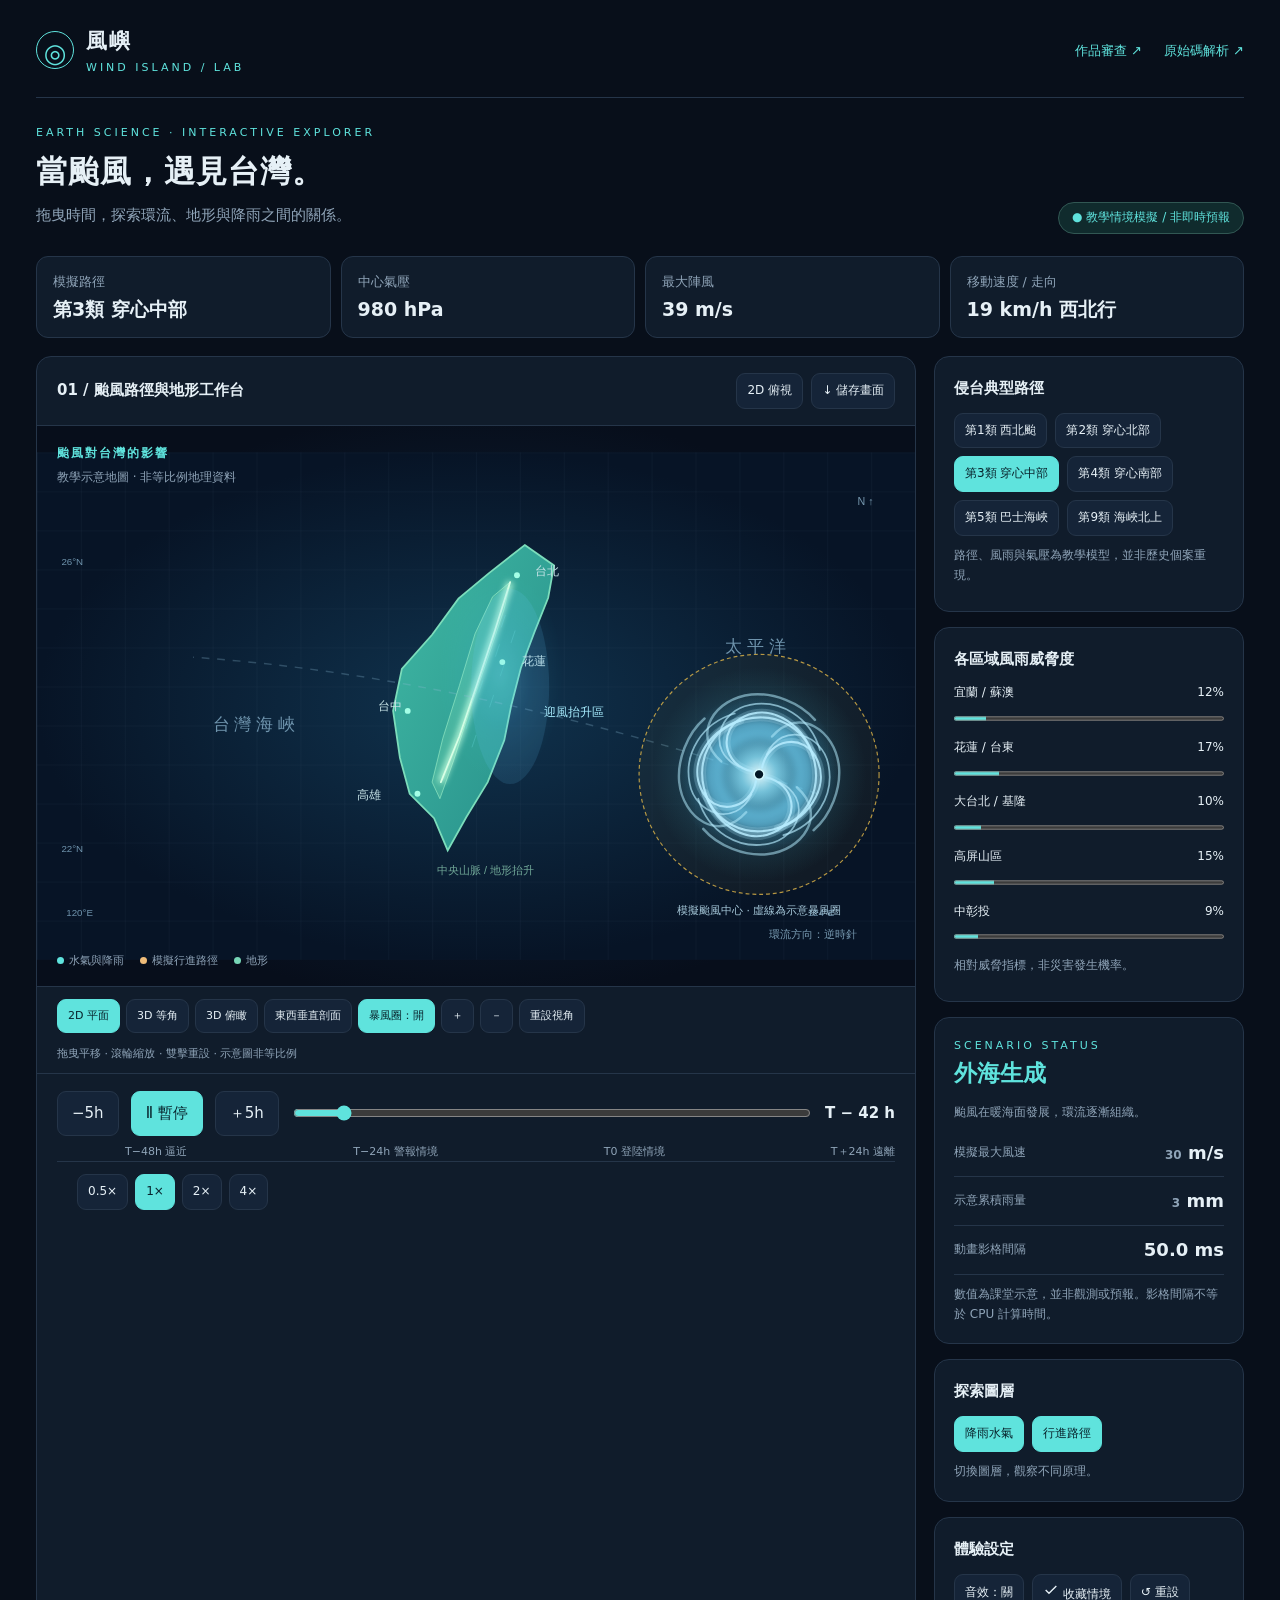
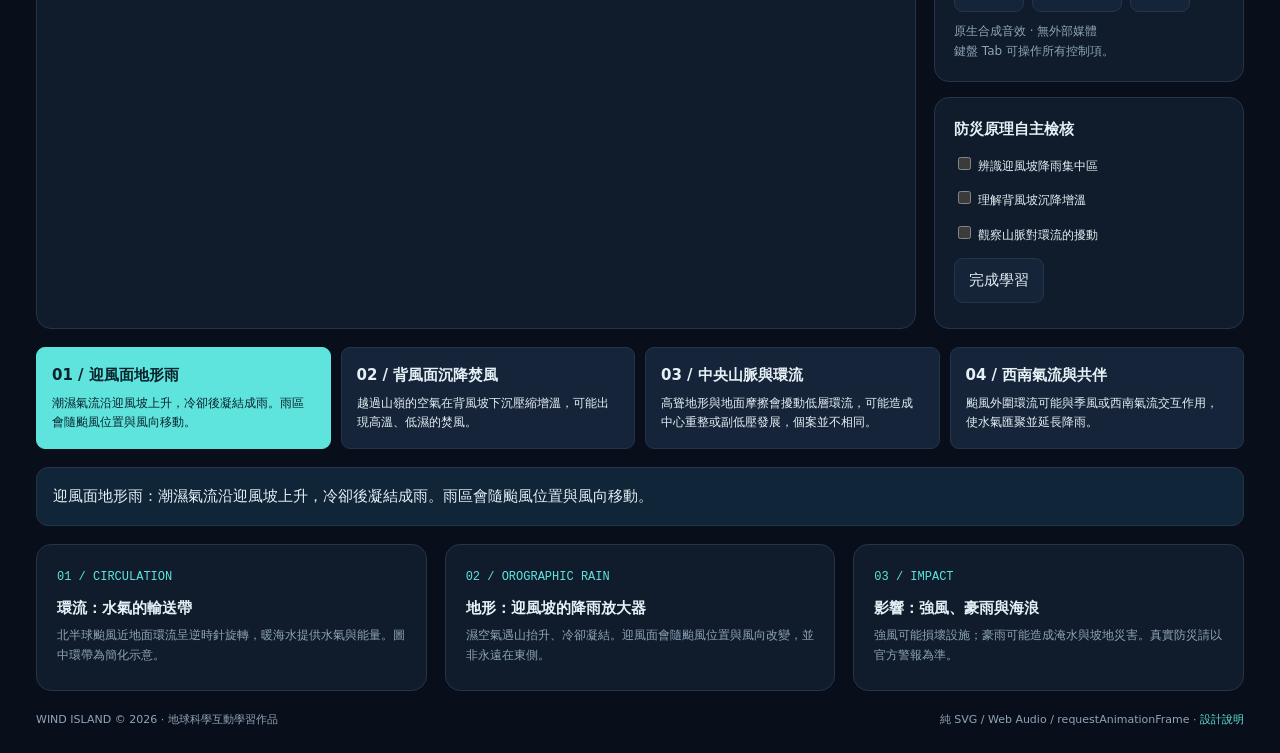
==== commit 23349961: "Add reference workbench interactions, routes, timeline speeds and terrain profile" ====
--- a/index.html
+++ b/index.html
@@ -74,5 +74,63 @@
 $('export').onclick=async()=>{tone();const copy=$('map').cloneNode(true);copy.setAttribute('width','1440');copy.setAttribute('height','832');const blob=new Blob([new XMLSerializer().serializeToString(copy)],{type:'image/svg+xml;charset=utf-8'}),url=URL.createObjectURL(blob);try{const img=new Image();img.src=url;await img.decode();const c=document.createElement('canvas');c.width=1440;c.height=832;c.getContext('2d').drawImage(img,0,0,1440,832);const png=await new Promise(resolve=>c.toBlob(resolve,'image/png'));if(!png)throw Error('export');const link=document.createElement('a'),downloadUrl=URL.createObjectURL(png);link.href=downloadUrl;link.download='風嶼-情境畫面.png';link.click();setTimeout(()=>URL.revokeObjectURL(downloadUrl),3000);toast('已匯出情境 PNG；全螢幕作業截圖請見作業包')}catch{toast('匯出失敗，請用瀏覽器截圖功能')}finally{URL.revokeObjectURL(url)}};
 try{const saved=JSON.parse(localStorage.getItem('wind-island'));if(saved&&Number.isFinite(saved.time)){t=Math.max(0,Math.min(100,saved.time));$('save').setAttribute('aria-pressed','true')}}catch{}
 document.addEventListener('visibilitychange',()=>{last=0;frames=[]});render();playState();requestAnimationFrame(frame);
+</script><script>
+(() => {
+'use strict';
+const style=document.createElement('style');style.textContent=`
+.worktools{display:flex;gap:7px;flex-wrap:wrap;padding:12px 20px;border-top:1px solid var(--line)}.worktools button{padding:7px 10px;font-size:12px}.scene{touch-action:none;cursor:grab}.scene:active{cursor:grabbing}.scene svg{transform-origin:50% 50%}.telemetry{display:grid;grid-template-columns:repeat(4,1fr);gap:10px;margin:0 0 18px}.telemetry>div{padding:12px 16px;background:var(--panel);border:1px solid var(--line);border-radius:12px}.telemetry b{display:block;font-size:19px}.telemetry small{color:var(--muted)}.principles{display:grid;grid-template-columns:repeat(4,1fr);gap:10px;margin:18px 0}.principles button{text-align:left;padding:15px}.principles span{display:block;font-size:12px;margin-top:6px}.threat{margin:10px 0}.threat label{display:flex;justify-content:space-between;font-size:12px}.threat progress{width:100%;height:9px;accent-color:#5fe3dd}.checklist label{display:block;font-size:12px;margin:12px 0}.checklist input{accent-color:var(--cyan)}dialog{width:min(1000px,94vw);max-height:90vh;overflow:auto;background:#101c2b;color:var(--text);border:1px solid #436278;border-radius:16px;padding:22px}dialog::backdrop{background:#030813dc}dialog svg{width:100%;height:auto}dialog .close{float:right}.principle-detail{padding:16px;border:1px solid var(--line);border-radius:12px;background:#102638;margin-bottom:16px}.maphint{font-size:11px;color:var(--muted);padding:0 20px 10px}.dangeroff #stormPosition>circle:first-child{display:none}.view-controls{display:flex;gap:6px;flex-wrap:wrap}.view-controls button{font-size:11px}.side{align-content:start}.scene .overlay{z-index:1}.phase-alert{fill:#a8edff;font:12px sans-serif}.complete-note{color:var(--cyan);font-size:12px}.toolbar-help{font-size:12px;color:var(--muted)}@media(max-width:900px){.side{grid-template-columns:1fr}.principles{grid-template-columns:1fr 1fr}}@media(max-width:620px){.telemetry{grid-template-columns:1fr 1fr}.principles{grid-template-columns:1fr}.transport{flex-wrap:wrap}.transport input{min-width:130px}.scene{height:390px}}
+`;document.head.append(style);
+const pathways=[
+ {id:1,name:'西北颱',points:[770,430,610,170,380,80],bias:[.95,.75,.9,.4,.3]},
+ {id:2,name:'穿心北部',points:[800,300,500,160,170,120],bias:[1,.8,1,.5,.45]},
+ {id:3,name:'穿心中部',points:[800,350,450,230,160,210],bias:[.7,1,.6,.9,.55]},
+ {id:4,name:'穿心南部',points:[790,440,435,340,130,290],bias:[.5,.9,.4,1,.8]},
+ {id:5,name:'巴士海峽',points:[820,480,450,460,100,420],bias:[.45,.7,.3,.85,.4]},
+ {id:9,name:'海峽北上',points:[280,500,320,250,390,40],bias:[.6,.5,.9,1,.85]}
+];
+let selected=2,speed=1,viewMode='flat',zoom=1,panX=0,panY=0,drag=null,principle=0;
+const principles=[
+ ['迎風面地形雨','潮濕氣流沿迎風坡上升，冷卻後凝結成雨。雨區會隨颱風位置與風向移動。'],
+ ['背風面沉降焚風','越過山嶺的空氣在背風坡下沉壓縮增溫，可能出現高溫、低濕的焚風。'],
+ ['中央山脈與環流','高聳地形與地面摩擦會擾動低層環流，可能造成中心重整或副低壓發展，個案並不相同。'],
+ ['西南氣流與共伴','颱風外圍環流可能與季風或西南氣流交互作用，使水氣匯聚並延長降雨。']
+];
+document.querySelector('.workspace').insertAdjacentHTML('beforebegin',`<div class="telemetry" aria-live="off"><div><small>模擬路徑</small><b id="scenarioName"></b></div><div><small>中心氣壓</small><b id="pressure"></b></div><div><small>最大陣風</small><b id="gust"></b></div><div><small>移動速度 / 走向</small><b id="motion"></b></div></div>`);
+document.querySelector('.workspace').insertAdjacentHTML('afterend',`<div class="principles" role="group" aria-label="氣象四大原理">${principles.map((p,i)=>`<button data-principle="${i}" aria-pressed="${i===0}"><b>0${i+1} / ${p[0]}</b><span>${p[1]}</span></button>`).join('')}</div><div id="principleDetail" class="principle-detail" role="status"></div>`);
+document.querySelector('.side').insertAdjacentHTML('afterbegin',`<section class="panel"><h2>侵台典型路徑</h2><div class="switches" id="pathways">${pathways.map((p,i)=>`<button data-path="${i}" aria-pressed="${i===selected}">第${p.id}類 ${p.name}</button>`).join('')}</div><p class="caption">路徑、風雨與氣壓為教學模型，並非歷史個案重現。</p></section><section class="panel"><h2>各區域風雨威脅度</h2>${['宜蘭 / 蘇澳','花蓮 / 台東','大台北 / 基隆','高屏山區','中彰投'].map((n,i)=>`<div class="threat"><label for="threat${i}">${n}<span id="threatText${i}"></span></label><progress id="threat${i}" max="100" value="0"></progress></div>`).join('')}<p class="caption">相對威脅指標，非災害發生機率。</p></section>`);
+document.querySelector('.side').insertAdjacentHTML('beforeend',`<section class="panel checklist"><h2>防災原理自主檢核</h2>${['辨識迎風坡降雨集中區','理解背風坡沉降增溫','觀察山脈對環流的擾動'].map((x,i)=>`<label><input type="checkbox" data-check="${i}"> ${x}</label>`).join('')}<button id="completeLearning">完成學習</button><p id="learningStatus" class="complete-note" role="status"></p></section>`);
+document.querySelector('.controls').insertAdjacentHTML('beforebegin',`<div class="worktools view-controls" aria-label="地圖視角"><button data-view="flat" aria-pressed="true">2D 平面</button><button data-view="iso" aria-pressed="false">3D 等角</button><button data-view="perspective" aria-pressed="false">3D 俯瞰</button><button id="crossOpen">東西垂直剖面</button><button id="danger" aria-pressed="true">暴風圈：開</button><button id="zoomIn" aria-label="放大地圖">＋</button><button id="zoomOut" aria-label="縮小地圖">－</button><button id="cameraReset">重設視角</button></div><div class="maphint">拖曳平移 · 滾輪縮放 · 雙擊重設 · 示意圖非等比例</div>`);
+$('play').insertAdjacentHTML('beforebegin','<button id="rewind" aria-label="倒退五小時">−5h</button>');
+$('play').insertAdjacentHTML('afterend','<button id="forward" aria-label="前進五小時">＋5h</button>');
+document.querySelector('.controls').insertAdjacentHTML('beforeend',`<div class="worktools" aria-label="播放倍速">${[.5,1,2,4].map(x=>`<button data-speed="${x}" aria-pressed="${x===1}">${x}×</button>`).join('')}</div>`);
+document.querySelector('.ticks').innerHTML='<span>T−48h 逼近</span><span>T−24h 警報情境</span><span>T0 登陸情境</span><span>T＋24h 遠離</span>';
+document.body.insertAdjacentHTML('beforeend',`<dialog id="crossSection" aria-labelledby="crossTitle"><button class="close" id="crossClose" aria-label="關閉剖面視窗">✕</button><h2 id="crossTitle">台灣東西向地形垂直剖面</h2><p>概念示意：由東側濕氣流入，觀察抬升凝結與背風沉降。</p><svg viewBox="0 0 900 360" role="img" aria-label="中央山脈迎風抬升與背風焚風剖面"><defs><linearGradient id="profileLand" x2="0" y2="1"><stop stop-color="#72e7ad"/><stop offset="1" stop-color="#164d51"/></linearGradient><marker id="arrowBlue" viewBox="0 0 10 10" refX="8" refY="5" markerWidth="6" markerHeight="6" orient="auto-start-reverse"><path d="M0 0L10 5L0 10" fill="#7bdfff"/></marker></defs><rect width="900" height="360" fill="#0a1829"/><g stroke="#324357" stroke-dasharray="4 5"><path d="M60 290H850M60 230H850M60 170H850M60 110H850"/></g><path d="M60 290L180 280 280 260 390 175 480 75 545 185 600 225 660 200 735 275 850 290Z" fill="url(#profileLand)" stroke="#a1e7ba"/><path d="M840 250Q650 240 500 65" fill="none" stroke="#7bdfff" stroke-width="5" marker-end="url(#arrowBlue)"/><path d="M460 70Q330 190 120 240" fill="none" stroke="#ffb46d" stroke-width="5" marker-end="url(#arrowBlue)"/><g fill="#e5f5ff" font-size="15"><text x="65" y="325">西側 / 台灣海峽</text><text x="690" y="325">東側 / 太平洋</text><text x="435" y="48">中央山脈</text><text x="575" y="100">濕空氣抬升、冷卻凝結</text><text x="100" y="110">乾空氣下沉、壓縮增溫</text><text x="100" y="140">乾絕熱約 1°C / 100m</text><text x="575" y="130">濕絕熱冷卻率依狀態改變</text><text x="18" y="290">0m</text><text x="8" y="110">高山</text></g><g stroke="#87dbff" stroke-width="3"><path d="M565 156l-5 15m22-2l-5 15m22-1l-5 15m22-1l-5 15"/></g></svg><div class="principles"><div><h3>迎風面地形雨</h3><p>${principles[0][1]}</p></div><div><h3>背風面焚風</h3><p>${principles[1][1]}</p></div></div><p class="caption">此剖面用來解釋機制；實際風向、濕度、山高與溫度需依觀測判斷。</p></dialog>`);
+const svgNS='http://www.w3.org/2000/svg',effect=document.createElementNS(svgNS,'g');effect.id='principleEffect';effect.innerHTML='<ellipse id="effectArea" cx="480" cy="240" rx="40" ry="100" fill="#66caff" opacity=".13"/><text id="effectLabel" class="phase-alert" x="520" y="270">迎風抬升區</text>';$('map').insertBefore(effect,$('stormPosition'));
+function camera(){const tilt=viewMode==='flat'?'':viewMode==='iso'?'rotateX(42deg) rotateZ(-14deg)':'rotateX(25deg) rotateZ(-5deg)';$('map').style.transform=`translate(${panX}px,${panY}px) ${tilt} scale(${zoom})`;document.querySelectorAll('[data-view]').forEach(b=>b.setAttribute('aria-pressed',String(b.dataset.view===viewMode)));$('view').textContent={flat:'2D 俯視',iso:'3D 等角',perspective:'3D 俯瞰'}[viewMode];$('view').setAttribute('aria-pressed',String(viewMode!=='flat'))}
+function selectPrinciple(i){principle=i;document.querySelectorAll('[data-principle]').forEach(b=>b.setAttribute('aria-pressed',String(+b.dataset.principle===i)));$('principleDetail').textContent=principles[i].join('：');const labels=['迎風抬升區','背風沉降區','地形擾動區','水氣匯聚區'];$('effectLabel').textContent=labels[i];$('effectArea').setAttribute('cx',[485,390,440,380][i]);$('effectArea').setAttribute('fill',['#66caff','#ffb46d','#c0a1ff','#69e7c0'][i]);tone()}
+const oldRender=render;
+render=function(){oldRender();const p=t/100,u=1-p,path=pathways[selected],a=path.points,x=u*u*a[0]+2*u*p*a[2]+p*p*a[4],y=u*u*a[1]+2*u*p*a[3]+p*p*a[5],near=Math.exp(-Math.pow((p-.56)/.28,2));$('stormPosition').setAttribute('transform',`translate(${x} ${y})`);$('route').setAttribute('d',`M${a[0]} ${a[1]} Q${a[2]} ${a[3]} ${a[4]} ${a[5]}`);$('hour').textContent=`T ${Math.round(p*72-48)>=0?'+':'−'} ${Math.abs(Math.round(p*72-48))} h`;$('scenarioName').textContent=`第${path.id}類 ${path.name}`;$('pressure').textContent=`${Math.round(990-38*Math.sin(p*Math.PI)+9*near)} hPa`;$('gust').textContent=`${Math.round(32+26*Math.sin(p*Math.PI)-6*near)} m/s`;$('motion').textContent=selected===5?'18 km/h 北行':'19 km/h 西北行';path.bias.forEach((b,i)=>{const value=Math.round(Math.min(100,(12+85*near)*b));$('threat'+i).value=value;$('threatText'+i).textContent=value+'%'});$('rainValue').textContent=Math.round((350+selected*45)*p*p);};
+frame=function(now){const dt=last?Math.min(now-last,50):16.67;last=now;if(playing&&document.visibilityState==='visible'){t+=dt*.0018*speed;if(t>100)t=0;spin-=dt*.018*speed;render()}if(now-ui>800){ui=now;$('fps').textContent=dt.toFixed(1)+' ms'}requestAnimationFrame(frame)};
+document.querySelectorAll('[data-path]').forEach(b=>b.onclick=()=>{selected=+b.dataset.path;document.querySelectorAll('[data-path]').forEach(x=>x.setAttribute('aria-pressed',String(x===b)));t=0;render();tone('snap')});
+document.querySelectorAll('[data-speed]').forEach(b=>b.onclick=()=>{speed=+b.dataset.speed;document.querySelectorAll('[data-speed]').forEach(x=>x.setAttribute('aria-pressed',String(x===b)));tone()});
+document.querySelectorAll('[data-view]').forEach(b=>b.onclick=()=>{viewMode=b.dataset.view;camera();tone()});
+document.querySelectorAll('[data-principle]').forEach(b=>b.onclick=()=>selectPrinciple(+b.dataset.principle));
+$('view').onclick=()=>{viewMode=viewMode==='flat'?'perspective':'flat';camera();tone()};
+function step(n){playing=false;t=Math.max(0,Math.min(100,t+n/72*100));render();playState();tone()}
+$('rewind').onclick=()=>step(-5);$('forward').onclick=()=>step(5);
+$('crossOpen').onclick=()=>{$('crossSection').showModal();tone()};$('crossClose').onclick=()=>$('crossSection').close();
+$('danger').onclick=()=>{const off=$('scene').classList.toggle('dangeroff');$('danger').textContent='暴風圈：'+(off?'關':'開');$('danger').setAttribute('aria-pressed',String(!off));tone()};
+function resetCamera(){zoom=1;panX=panY=0;camera()}
+$('cameraReset').onclick=resetCamera;$('zoomIn').onclick=()=>{zoom=Math.min(2.4,zoom+.15);camera()};$('zoomOut').onclick=()=>{zoom=Math.max(.65,zoom-.15);camera()};
+$('scene').addEventListener('wheel',e=>{e.preventDefault();zoom=Math.max(.65,Math.min(2.4,zoom-e.deltaY*.001));camera()},{passive:false});
+$('scene').addEventListener('pointerdown',e=>{drag={x:e.clientX,y:e.clientY,px:panX,py:panY};$('scene').setPointerCapture(e.pointerId)});$('scene').addEventListener('pointermove',e=>{if(drag){panX=drag.px+e.clientX-drag.x;panY=drag.py+e.clientY-drag.y;camera()}});['pointerup','pointercancel'].forEach(n=>$('scene').addEventListener(n,()=>drag=null));$('scene').ondblclick=resetCamera;
+$('completeLearning').onclick=()=>{const count=[...document.querySelectorAll('[data-check]')].filter(b=>b.checked).length;$('learningStatus').textContent=count===3?'✓ 已完成三項原理檢核！':`已完成 ${count}/3 項，請先逐項確認。`;if(count===3)tone('chord');try{localStorage.setItem('typhoon-learning',JSON.stringify([...document.querySelectorAll('[data-check]')].map(x=>x.checked)))}catch{}};
+const originalSave=$('save').onclick;$('save').onclick=()=>{originalSave();try{localStorage.setItem('typhoon-workbench',JSON.stringify({selected,speed,viewMode,principle}))}catch{}};
+try{const saved=JSON.parse(localStorage.getItem('typhoon-workbench'));if(saved){if(Number.isInteger(saved.selected)&&pathways[saved.selected])selected=saved.selected;if([.5,1,2,4].includes(saved.speed))speed=saved.speed;if(['flat','iso','perspective'].includes(saved.viewMode))viewMode=saved.viewMode;if(Number.isInteger(saved.principle)&&principles[saved.principle])principle=saved.principle}const checks=JSON.parse(localStorage.getItem('typhoon-learning'));if(Array.isArray(checks))document.querySelectorAll('[data-check]').forEach((b,i)=>b.checked=!!checks[i])}catch{}
+document.querySelectorAll('[data-path]').forEach(b=>b.setAttribute('aria-pressed',String(+b.dataset.path===selected)));document.querySelectorAll('[data-speed]').forEach(b=>b.setAttribute('aria-pressed',String(+b.dataset.speed===speed)));
+selectPrinciple(principle);camera();render();playState();
+})();
+
+
 </script></body></html>
 <!---->
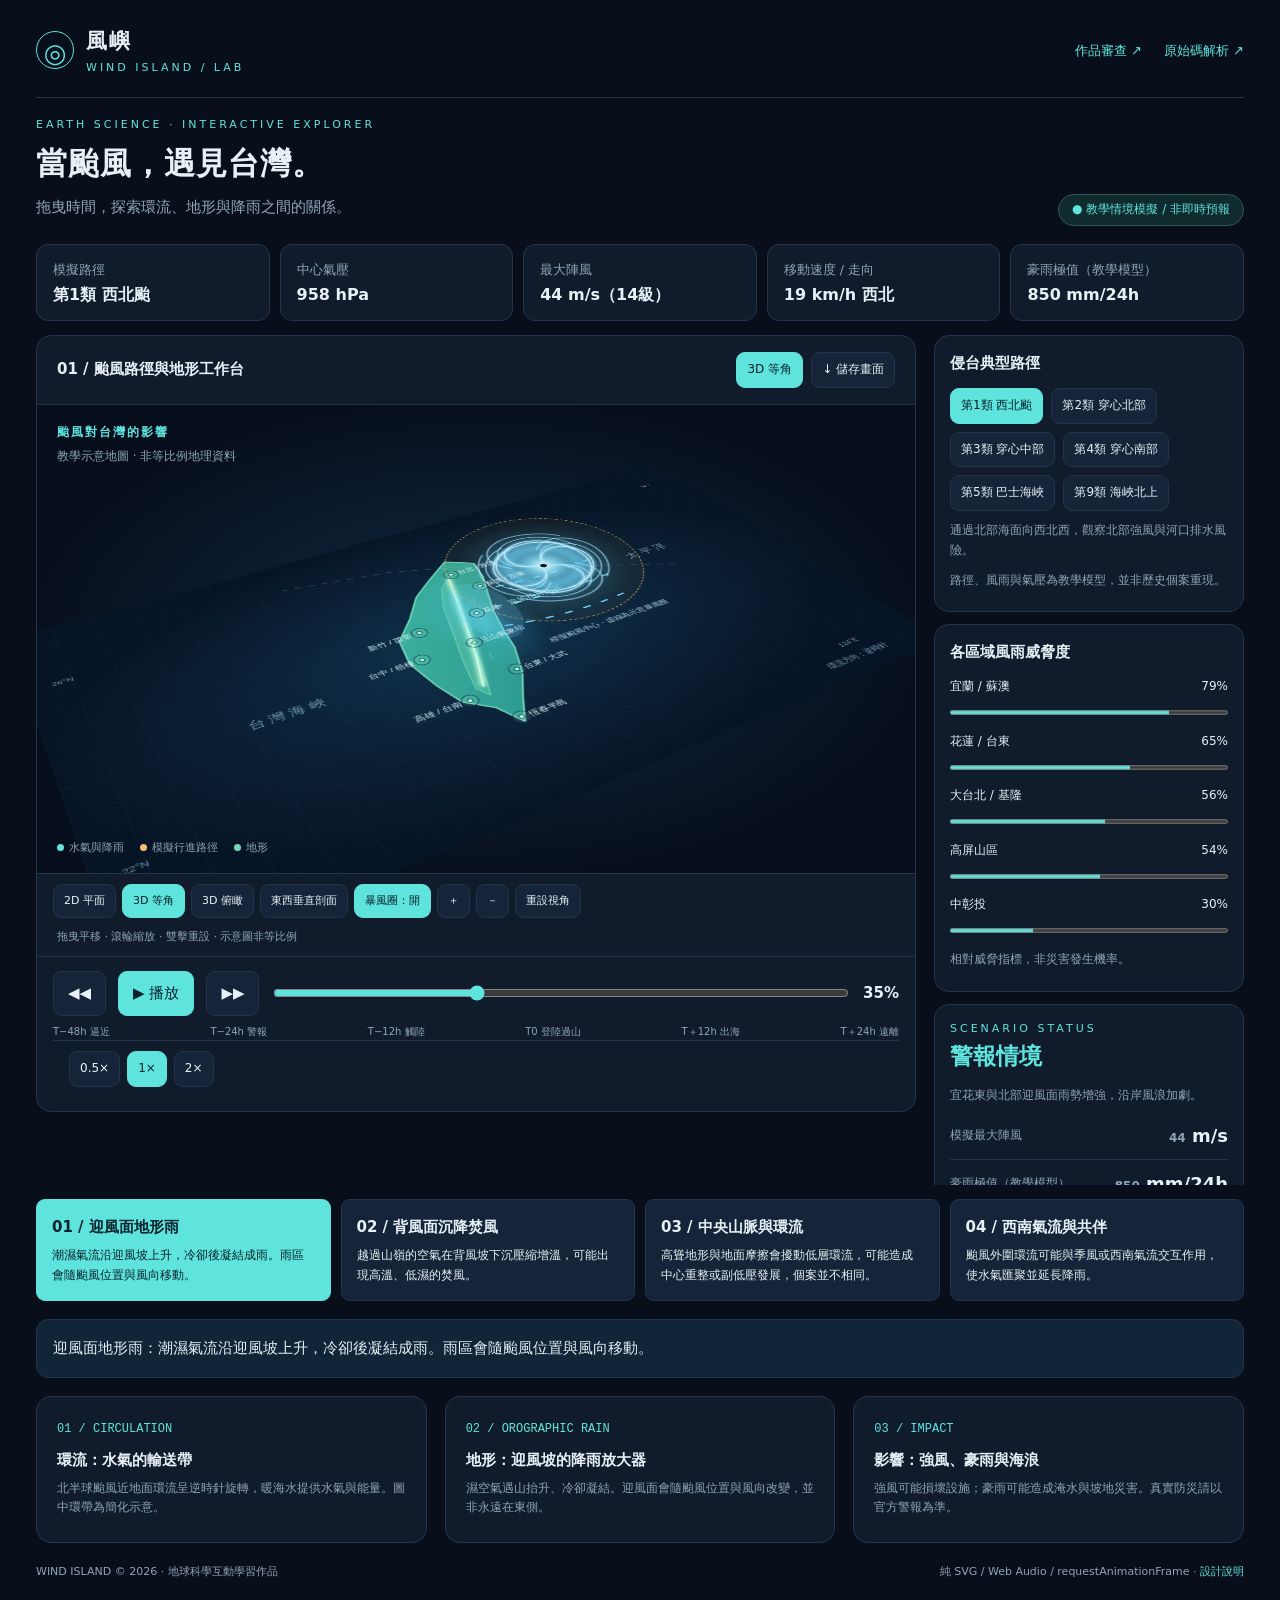
==== commit b115bb4d: "Match reference interactions and ambient audio; prevent stretched empty map panel" ====
--- a/index.html
+++ b/index.html
@@ -1,14 +1,14 @@
-<!doctype html>
-<html lang="zh-Hant"><head><meta charset="utf-8"><meta name="viewport" content="width=device-width,initial-scale=1"><title>風嶼 WIND ISLAND｜颱風互動工作台</title>
-<style>
-:root{color-scheme:dark;--bg:#080f1a;--panel:#101c2b;--line:#253549;--cyan:#5fe3dd;--text:#e6f0f6;--muted:#8fa4b8;--ease:cubic-bezier(.34,1.56,.64,1)}*{box-sizing:border-box}body{margin:0;background:var(--bg);color:var(--text);font:15px/1.65 system-ui,'Microsoft JhengHei',sans-serif}button,a,input{font:inherit}button,a{ -webkit-tap-highlight-color:transparent}button{cursor:pointer;border:1px solid var(--line);background:#152438;color:var(--text);border-radius:9px;padding:9px 14px;transition:transform .25s var(--ease),background .2s}button:hover{transform:scale(1.03);background:#243a51}button:active{transform:scale(.97)}button:focus-visible,a:focus-visible,input:focus-visible{outline:2px solid var(--cyan);outline-offset:4px}button[aria-pressed=true],.primary{background:#5fe3dd;color:#08232c;border-color:#5fe3dd}a{color:var(--cyan);text-decoration:none}.shell{max-width:1480px;margin:auto;padding:24px 36px}header{display:flex;align-items:center;justify-content:space-between;border-bottom:1px solid var(--line);padding-bottom:20px}.brand{display:flex;gap:12px;align-items:center}.logo{width:38px;height:38px;border:1px solid var(--cyan);border-radius:50%;display:grid;place-items:center;color:var(--cyan);font-size:26px}.brand b{font-size:21px;letter-spacing:2px}.eyebrow{color:var(--cyan);font-size:11px;letter-spacing:3px}nav{display:flex;gap:22px;font-size:13px}.intro{display:flex;justify-content:space-between;align-items:end;padding:26px 0 22px}h1{font-size:31px;letter-spacing:1px;margin:4px 0}p{margin:6px 0;color:var(--muted)}.badge{font-size:12px;color:var(--cyan);border:1px solid #315753;background:#102b2d;border-radius:30px;padding:5px 13px}.workspace{display:grid;grid-template-columns:minmax(0,1fr) 310px;gap:18px}.panel{background:var(--panel);border:1px solid var(--line);border-radius:15px;overflow:hidden}.panelhead{padding:16px 20px;display:flex;align-items:center;justify-content:space-between;border-bottom:1px solid var(--line)}h2{font-size:15px;margin:0}.small{font-size:12px;color:var(--muted)}.scene{position:relative;background:radial-gradient(ellipse at 50% 50%,#102943,#070e1b 75%);height:560px;overflow:hidden;perspective:1000px}.scene svg{width:100%;height:100%;display:block;transform:rotateX(23deg) rotateZ(-9deg) scale(.98);transition:transform .7s var(--ease)}.scene.flat svg{transform:rotateX(0) rotateZ(0) scale(1)}.overlay{position:absolute;inset:18px auto auto 20px;pointer-events:none}.overlay strong{display:block;font-size:12px;letter-spacing:2px;color:var(--cyan)}.legend{position:absolute;bottom:16px;left:20px;display:flex;gap:16px;font-size:11px;color:var(--muted)}.dot{display:inline-block;width:7px;height:7px;border-radius:50%;background:var(--cyan);margin-right:5px}.storm{transform-box:fill-box;transform-origin:center}.track{stroke-dasharray:8 8}.draw{stroke-dasharray:100;stroke-dashoffset:100;animation:draw .6s ease-out forwards}@keyframes draw{to{stroke-dashoffset:0}}@keyframes bounce{50%{transform:scale(1.2)}}.saved{animation:bounce .35s var(--ease)}.controls{padding:17px 20px;border-top:1px solid var(--line)}.transport{display:flex;gap:12px;align-items:center}.transport input{flex:1;min-width:30px;accent-color:var(--cyan)}.ticks{display:flex;justify-content:space-between;margin:7px 0 0 68px;color:var(--muted);font-size:11px}.side{display:grid;gap:15px}.side section{padding:19px}.side h2{margin-bottom:12px}.phase{font-size:23px;color:var(--cyan);font-weight:650}.metric{display:flex;justify-content:space-between;align-items:center;padding:9px 0;border-bottom:1px solid var(--line)}.metric:last-child{border:0}.metric span{color:var(--muted);font-size:12px}.metric b{font-size:18px}.switches{display:flex;gap:8px;flex-wrap:wrap}.switches button{font-size:12px;padding:7px 10px}.caption{font-size:12px;color:var(--muted);margin-top:10px}.cards{display:grid;grid-template-columns:repeat(3,1fr);gap:18px;margin-top:18px}.card{padding:18px 20px}.card .num{color:var(--cyan);font:12px monospace}.card h3{margin:8px 0 5px;font-size:15px}.card p{font-size:12px}footer{display:flex;justify-content:space-between;color:var(--muted);font-size:11px;padding-top:20px}#toast{position:fixed;bottom:28px;left:50%;transform:translateX(-50%);padding:10px 20px;background:#20504c;border:1px solid var(--cyan);border-radius:12px;opacity:0;pointer-events:none;transition:opacity .2s}#toast.show{opacity:1}.status{color:var(--cyan)}@media(max-width:900px){.shell{padding:18px}.workspace{grid-template-columns:1fr}.side{grid-template-columns:repeat(3,1fr)}.scene{height:420px}.intro .badge{display:none}}@media(max-width:620px){nav{gap:12px}.brand b{font-size:16px}.side,.cards{grid-template-columns:1fr}.intro{padding:18px 0}h1{font-size:25px}.scene{height:360px}.panelhead{padding:12px}.panelhead button{padding:7px;font-size:11px}footer{display:block}.transport button{padding:8px}.ticks{margin-left:0}}
-@media(prefers-reduced-motion:reduce){*,*::before,*::after{animation:none!important;transition:none!important}.scene svg{transform:none}}
-</style></head><body><div class="shell">
-<header><div class="brand"><span class="logo">◎</span><div><b>風嶼</b><div class="eyebrow">WIND ISLAND / LAB</div></div></div><nav><a href="review.html">作品審查 ↗</a><a href="pointout.html">原始碼解析 ↗</a></nav></header>
-<div class="intro"><div><div class="eyebrow">EARTH SCIENCE · INTERACTIVE EXPLORER</div><h1>當颱風，遇見台灣。</h1><p>拖曳時間，探索環流、地形與降雨之間的關係。</p></div><span class="badge">● 教學情境模擬 / 非即時預報</span></div>
-<main><div class="workspace"><section class="panel"><div class="panelhead"><h2>01 / 颱風路徑與地形工作台</h2><div class="switches"><button id="view" aria-pressed="false">2D 俯視</button><button id="export">↓ 儲存畫面</button></div></div>
-<div class="scene flat" id="scene"><div class="overlay"><strong>颱風對台灣的影響</strong><span class="small">教學示意地圖 · 非等比例地理資料</span></div>
-<svg id="map" viewBox="0 0 900 520" xmlns="http://www.w3.org/2000/svg" role="img" aria-label="颱風從台灣東南方接近並通過台灣的教學示意圖">
+<!doctype html>
+<html lang="zh-Hant"><head><meta charset="utf-8"><meta name="viewport" content="width=device-width,initial-scale=1"><title>風嶼 WIND ISLAND｜颱風互動工作台</title>
+<style>
+:root{color-scheme:dark;--bg:#080f1a;--panel:#101c2b;--line:#253549;--cyan:#5fe3dd;--text:#e6f0f6;--muted:#8fa4b8;--ease:cubic-bezier(.34,1.56,.64,1)}*{box-sizing:border-box}body{margin:0;background:var(--bg);color:var(--text);font:15px/1.65 system-ui,'Microsoft JhengHei',sans-serif}button,a,input{font:inherit}button,a{ -webkit-tap-highlight-color:transparent}button{cursor:pointer;border:1px solid var(--line);background:#152438;color:var(--text);border-radius:9px;padding:9px 14px;transition:transform .25s var(--ease),background .2s}button:hover{transform:scale(1.03);background:#243a51}button:active{transform:scale(.97)}button:focus-visible,a:focus-visible,input:focus-visible{outline:2px solid var(--cyan);outline-offset:4px}button[aria-pressed=true],.primary{background:#5fe3dd;color:#08232c;border-color:#5fe3dd}a{color:var(--cyan);text-decoration:none}.shell{max-width:1480px;margin:auto;padding:24px 36px}header{display:flex;align-items:center;justify-content:space-between;border-bottom:1px solid var(--line);padding-bottom:20px}.brand{display:flex;gap:12px;align-items:center}.logo{width:38px;height:38px;border:1px solid var(--cyan);border-radius:50%;display:grid;place-items:center;color:var(--cyan);font-size:26px}.brand b{font-size:21px;letter-spacing:2px}.eyebrow{color:var(--cyan);font-size:11px;letter-spacing:3px}nav{display:flex;gap:22px;font-size:13px}.intro{display:flex;justify-content:space-between;align-items:end;padding:26px 0 22px}h1{font-size:31px;letter-spacing:1px;margin:4px 0}p{margin:6px 0;color:var(--muted)}.badge{font-size:12px;color:var(--cyan);border:1px solid #315753;background:#102b2d;border-radius:30px;padding:5px 13px}.workspace{display:grid;grid-template-columns:minmax(0,1fr) 310px;gap:18px}.panel{background:var(--panel);border:1px solid var(--line);border-radius:15px;overflow:hidden}.panelhead{padding:16px 20px;display:flex;align-items:center;justify-content:space-between;border-bottom:1px solid var(--line)}h2{font-size:15px;margin:0}.small{font-size:12px;color:var(--muted)}.scene{position:relative;background:radial-gradient(ellipse at 50% 50%,#102943,#070e1b 75%);height:560px;overflow:hidden;perspective:1000px}.scene svg{width:100%;height:100%;display:block;transform:rotateX(23deg) rotateZ(-9deg) scale(.98);transition:transform .7s var(--ease)}.scene.flat svg{transform:rotateX(0) rotateZ(0) scale(1)}.overlay{position:absolute;inset:18px auto auto 20px;pointer-events:none}.overlay strong{display:block;font-size:12px;letter-spacing:2px;color:var(--cyan)}.legend{position:absolute;bottom:16px;left:20px;display:flex;gap:16px;font-size:11px;color:var(--muted)}.dot{display:inline-block;width:7px;height:7px;border-radius:50%;background:var(--cyan);margin-right:5px}.storm{transform-box:fill-box;transform-origin:center}.track{stroke-dasharray:8 8}.draw{stroke-dasharray:100;stroke-dashoffset:100;animation:draw .6s ease-out forwards}@keyframes draw{to{stroke-dashoffset:0}}@keyframes bounce{50%{transform:scale(1.2)}}.saved{animation:bounce .35s var(--ease)}.controls{padding:17px 20px;border-top:1px solid var(--line)}.transport{display:flex;gap:12px;align-items:center}.transport input{flex:1;min-width:30px;accent-color:var(--cyan)}.ticks{display:flex;justify-content:space-between;margin:7px 0 0 68px;color:var(--muted);font-size:11px}.side{display:grid;gap:15px}.side section{padding:19px}.side h2{margin-bottom:12px}.phase{font-size:23px;color:var(--cyan);font-weight:650}.metric{display:flex;justify-content:space-between;align-items:center;padding:9px 0;border-bottom:1px solid var(--line)}.metric:last-child{border:0}.metric span{color:var(--muted);font-size:12px}.metric b{font-size:18px}.switches{display:flex;gap:8px;flex-wrap:wrap}.switches button{font-size:12px;padding:7px 10px}.caption{font-size:12px;color:var(--muted);margin-top:10px}.cards{display:grid;grid-template-columns:repeat(3,1fr);gap:18px;margin-top:18px}.card{padding:18px 20px}.card .num{color:var(--cyan);font:12px monospace}.card h3{margin:8px 0 5px;font-size:15px}.card p{font-size:12px}footer{display:flex;justify-content:space-between;color:var(--muted);font-size:11px;padding-top:20px}#toast{position:fixed;bottom:28px;left:50%;transform:translateX(-50%);padding:10px 20px;background:#20504c;border:1px solid var(--cyan);border-radius:12px;opacity:0;pointer-events:none;transition:opacity .2s}#toast.show{opacity:1}.status{color:var(--cyan)}@media(max-width:900px){.shell{padding:18px}.workspace{grid-template-columns:1fr}.side{grid-template-columns:repeat(3,1fr)}.scene{height:420px}.intro .badge{display:none}}@media(max-width:620px){nav{gap:12px}.brand b{font-size:16px}.side,.cards{grid-template-columns:1fr}.intro{padding:18px 0}h1{font-size:25px}.scene{height:360px}.panelhead{padding:12px}.panelhead button{padding:7px;font-size:11px}footer{display:block}.transport button{padding:8px}.ticks{margin-left:0}}
+@media(prefers-reduced-motion:reduce){*,*::before,*::after{animation:none!important;transition:none!important}.scene svg{transform:none}}
+</style></head><body><div class="shell">
+<header><div class="brand"><span class="logo">◎</span><div><b>風嶼</b><div class="eyebrow">WIND ISLAND / LAB</div></div></div><nav><a href="review.html">作品審查 ↗</a><a href="pointout.html">原始碼解析 ↗</a></nav></header>
+<div class="intro"><div><div class="eyebrow">EARTH SCIENCE · INTERACTIVE EXPLORER</div><h1>當颱風，遇見台灣。</h1><p>拖曳時間，探索環流、地形與降雨之間的關係。</p></div><span class="badge">● 教學情境模擬 / 非即時預報</span></div>
+<main><div class="workspace"><section class="panel"><div class="panelhead"><h2>01 / 颱風路徑與地形工作台</h2><div class="switches"><button id="view" aria-pressed="false">2D 俯視</button><button id="export">↓ 儲存畫面</button></div></div>
+<div class="scene flat" id="scene"><div class="overlay"><strong>颱風對台灣的影響</strong><span class="small">教學示意地圖 · 非等比例地理資料</span></div>
+<svg id="map" viewBox="0 0 900 520" xmlns="http://www.w3.org/2000/svg" role="img" aria-label="颱風從台灣東南方接近並通過台灣的教學示意圖">
 <defs>
 <pattern id="grid" width="45" height="40" patternUnits="userSpaceOnUse"><path d="M45 0H0V40" fill="none" stroke="#41617b" stroke-opacity=".24" stroke-width=".7"/></pattern>
 <radialGradient id="ocean"><stop stop-color="#10334e"/><stop offset="1" stop-color="#071426"/></radialGradient>
@@ -17,16 +17,16 @@
 <radialGradient id="stormCore"><stop stop-color="#edfdff" stop-opacity=".95"/><stop offset=".22" stop-color="#8fe6ff" stop-opacity=".7"/><stop offset=".6" stop-color="#48b9e4" stop-opacity=".3"/><stop offset="1" stop-color="#48b9e4" stop-opacity="0"/></radialGradient>
 <filter id="stormGlow" x="-100%" y="-100%" width="300%" height="300%"><feGaussianBlur stdDeviation="4"/></filter>
 <filter id="ridgeGlow" x="-100%" y="-50%" width="300%" height="200%"><feGaussianBlur stdDeviation="3"/></filter>
-</defs>
-<rect width="900" height="520" fill="url(#ocean)"/><rect width="900" height="520" fill="url(#grid)"/>
-<g fill="#6f94ad" font-family="sans-serif" font-size="10"><text x="30" y="475">120°E</text><text x="790" y="475">124°E</text><text x="25" y="115">26°N</text><text x="25" y="410">22°N</text><text x="180" y="285" font-size="17" letter-spacing="5">台灣海峽</text><text x="705" y="205" font-size="17" letter-spacing="5">太平洋</text></g>
+</defs>
+<rect width="900" height="520" fill="url(#ocean)"/><rect width="900" height="520" fill="url(#grid)"/>
+<g fill="#6f94ad" font-family="sans-serif" font-size="10"><text x="30" y="475">120°E</text><text x="790" y="475">124°E</text><text x="25" y="115">26°N</text><text x="25" y="410">22°N</text><text x="180" y="285" font-size="17" letter-spacing="5">台灣海峽</text><text x="705" y="205" font-size="17" letter-spacing="5">太平洋</text></g>
 <path id="island" d="M500 95L530 116 524 149 510 184 496 221 486 260 479 295 462 338 440 374 421 408 407 375 382 350 372 313 365 265 374 222 405 187 432 150 463 124Z" fill="url(#land)" stroke="#7cddbb" stroke-width="1.8"/>
 <path d="M485 133L479 160 462 211 444 263 427 316 413 355 405 338 416 293 433 239 449 186 467 148Z" fill="#9cf4bd" fill-opacity=".2" stroke="#a4f4cb" stroke-opacity=".6" stroke-width="1"/>
 <path d="M485 133L469 184 451 238 433 291 414 338" fill="none" stroke="#c4ffdf" stroke-width="6" filter="url(#ridgeGlow)"/>
 <path d="M485 133L469 184 451 238 433 291 414 338" fill="none" stroke="#d8ffe5" stroke-width="1.8" stroke-linecap="round"/>
-<g id="rainLayer"><ellipse cx="475" cy="228" rx="65" ry="110" fill="url(#rain)"/><g stroke="#6fe5ea" opacity=".6" stroke-linecap="round"><path d="M480 167l-4 12m14 4l-4 12m-12 2l-4 12m9 8l-4 12m-18 5l-4 12m15 3l-4 12m-20 10l-4 12m10 7l-4 12"/></g></g>
-<g fill="#c7e3e7" font-family="sans-serif" font-size="12"><circle cx="492" cy="126" r="3" fill="#a4ffe6"/><text x="510" y="126">台北</text><circle cx="380" cy="265" r="3" fill="#a4ffe6"/><text x="350" y="264">台中</text><circle cx="390" cy="350" r="3" fill="#a4ffe6"/><text x="328" y="355">高雄</text><circle cx="477" cy="215" r="3" fill="#a4ffe6"/><text x="497" y="218">花蓮</text><text x="410" y="432" fill="#70a797" font-size="11">中央山脈 / 地形抬升</text></g>
-<path id="route" d="M770 425 Q480 280 205 110" fill="none" stroke="#8bbbd4" stroke-opacity=".28" stroke-width="1.5" class="track"/>
+<g id="rainLayer"><ellipse cx="475" cy="228" rx="65" ry="110" fill="url(#rain)"/><g stroke="#6fe5ea" opacity=".6" stroke-linecap="round"><path d="M480 167l-4 12m14 4l-4 12m-12 2l-4 12m9 8l-4 12m-18 5l-4 12m15 3l-4 12m-20 10l-4 12m10 7l-4 12"/></g></g>
+<g fill="#c7e3e7" font-family="sans-serif" font-size="12"><circle cx="492" cy="126" r="3" fill="#a4ffe6"/><text x="510" y="126">台北</text><circle cx="380" cy="265" r="3" fill="#a4ffe6"/><text x="350" y="264">台中</text><circle cx="390" cy="350" r="3" fill="#a4ffe6"/><text x="328" y="355">高雄</text><circle cx="477" cy="215" r="3" fill="#a4ffe6"/><text x="497" y="218">花蓮</text><text x="410" y="432" fill="#70a797" font-size="11">中央山脈 / 地形抬升</text></g>
+<path id="route" d="M770 425 Q480 280 205 110" fill="none" stroke="#8bbbd4" stroke-opacity=".28" stroke-width="1.5" class="track"/>
 <g id="stormPosition" transform="translate(600 330)">
 <circle r="123" fill="#d8ac3c" fill-opacity=".045" stroke="#e2b749" stroke-opacity=".8" stroke-width="1.2" stroke-dasharray="4 3"/>
 <circle r="110" fill="url(#rain)"/><circle r="84" fill="url(#stormCore)"/>
@@ -35,45 +35,45 @@
 <g transform="rotate(0)"><path d="M6-5C24-29 61-19 60 13C59 45 23 65-12 57C-43 50-62 24-58-7" stroke-width="8" opacity=".22"/><path d="M6-5C24-29 61-19 60 13C59 45 23 65-12 57C-43 50-62 24-58-7" stroke-width="2.2" opacity=".86"/><path d="M16-15C46-39 77-8 68 23C60 53 30 73-5 67" stroke-width="1.8" opacity=".65"/><path d="M29-29C68-45 90-6 77 29C69 50 48 70 25 76" stroke-width="2.5" opacity=".52"/></g><g transform="rotate(90)"><path d="M6-5C24-29 61-19 60 13C59 45 23 65-12 57C-43 50-62 24-58-7" stroke-width="8" opacity=".22"/><path d="M6-5C24-29 61-19 60 13C59 45 23 65-12 57C-43 50-62 24-58-7" stroke-width="2.2" opacity=".86"/><path d="M16-15C46-39 77-8 68 23C60 53 30 73-5 67" stroke-width="1.8" opacity=".65"/><path d="M29-29C68-45 90-6 77 29C69 50 48 70 25 76" stroke-width="2.5" opacity=".52"/></g><g transform="rotate(180)"><path d="M6-5C24-29 61-19 60 13C59 45 23 65-12 57C-43 50-62 24-58-7" stroke-width="8" opacity=".22"/><path d="M6-5C24-29 61-19 60 13C59 45 23 65-12 57C-43 50-62 24-58-7" stroke-width="2.2" opacity=".86"/><path d="M16-15C46-39 77-8 68 23C60 53 30 73-5 67" stroke-width="1.8" opacity=".65"/><path d="M29-29C68-45 90-6 77 29C69 50 48 70 25 76" stroke-width="2.5" opacity=".52"/></g><g transform="rotate(270)"><path d="M6-5C24-29 61-19 60 13C59 45 23 65-12 57C-43 50-62 24-58-7" stroke-width="8" opacity=".22"/><path d="M6-5C24-29 61-19 60 13C59 45 23 65-12 57C-43 50-62 24-58-7" stroke-width="2.2" opacity=".86"/><path d="M16-15C46-39 77-8 68 23C60 53 30 73-5 67" stroke-width="1.8" opacity=".65"/><path d="M29-29C68-45 90-6 77 29C69 50 48 70 25 76" stroke-width="2.5" opacity=".52"/></g></g>
 <circle r="5" fill="#031725" stroke="#d5fbff" stroke-width="1.5"/>
 <text y="143" text-anchor="middle" fill="#a7c9da" font-size="11">模擬颱風中心 · 虛線為示意暴風圈</text></g>
-<g fill="#7799b0" font-family="sans-serif" font-size="11"><text x="841" y="54">N ↑</text><text x="750" y="498">環流方向：逆時針</text></g></svg>
-<div class="legend"><span><i class="dot"></i>水氣與降雨</span><span><i class="dot" style="background:#efbc79"></i>模擬行進路徑</span><span><i class="dot" style="background:#77d6b6"></i>地形</span></div></div>
-<div class="controls"><div class="transport"><button id="play" class="primary" aria-label="暫停動畫">Ⅱ 暫停</button><input id="time" aria-label="情境時間軸" type="range" min="0" max="100" step=".1" value="6"><b id="hour">T + 04 h</b></div><div class="ticks"><span>外海生成</span><span>接近東岸</span><span>通過台灣</span><span>遠離減弱</span></div></div></section>
-<aside class="side"><section class="panel"><div class="eyebrow">SCENARIO STATUS</div><div class="phase" id="phase">接近東岸</div><p id="phaseText" class="caption">外圍環流輸送水氣，東側迎風坡降雨增加。</p><div class="metric"><span>模擬最大風速</span><b><span id="wind">38</span> m/s</b></div><div class="metric"><span>示意累積雨量</span><b><span id="rainValue">180</span> mm</b></div><div class="metric"><span>動畫影格間隔</span><b id="fps">量測中</b></div><div class="caption">數值為課堂示意，並非觀測或預報。影格間隔不等於 CPU 計算時間。</div></section>
-<section class="panel"><h2>探索圖層</h2><div class="switches"><button id="rainToggle" aria-pressed="true">降雨水氣</button><button id="routeToggle" aria-pressed="true">行進路徑</button></div><div class="caption">切換圖層，觀察不同原理。</div></section>
-<section class="panel"><h2>體驗設定</h2><div class="switches"><button id="audio" aria-pressed="false">音效：關</button><button id="save" aria-pressed="false"><svg width="16" height="16" viewBox="0 0 24 24" aria-hidden="true"><path id="checkmark" pathLength="100" d="M4 12l5 5L20 6" fill="none" stroke="currentColor" stroke-width="2"/></svg> 收藏情境</button><button id="reset">↺ 重設</button></div><div class="caption">原生合成音效 · 無外部媒體<br>鍵盤 Tab 可操作所有控制項。</div></section></aside></div>
-<div class="cards"><article class="panel card"><span class="num">01 / CIRCULATION</span><h3>環流：水氣的輸送帶</h3><p>北半球颱風近地面環流呈逆時針旋轉，暖海水提供水氣與能量。圖中環帶為簡化示意。</p></article><article class="panel card"><span class="num">02 / OROGRAPHIC RAIN</span><h3>地形：迎風坡的降雨放大器</h3><p>濕空氣遇山抬升、冷卻凝結。迎風面會隨颱風位置與風向改變，並非永遠在東側。</p></article><article class="panel card"><span class="num">03 / IMPACT</span><h3>影響：強風、豪雨與海浪</h3><p>強風可能損壞設施；豪雨可能造成淹水與坡地災害。真實防災請以官方警報為準。</p></article></div></main>
-<footer><span>WIND ISLAND © 2026 · 地球科學互動學習作品</span><span>純 SVG / Web Audio / requestAnimationFrame · <a href="response.md">設計說明</a></span></footer></div><div id="toast" role="status"></div>
-<script>
-'use strict';
-const $=id=>document.getElementById(id), reduced=matchMedia('(prefers-reduced-motion: reduce)').matches;
-let playing=!reduced,t=6,last=0,spin=0,sound=false,ctx=null,frames=[],ui=0,toastTimer;
-const phases=['外海生成','接近東岸','通過台灣','遠離減弱'];
-const descriptions=['颱風在暖海面發展，環流逐漸組織。','外圍環流輸送水氣，東側迎風坡降雨增加。','環流與山脈交互作用，風向及迎風面隨位置改變。','中心遠離後風勢減弱，殘留水氣仍可能帶來降雨。'];
-function tone(kind='click'){
- if(!sound)return;ctx??=new (window.AudioContext||window.webkitAudioContext)();ctx.resume();
- const start=ctx.currentTime;const frequencies=kind==='chord'?[523.25,659.25,783.99]:[kind==='snap'?880:620];
- frequencies.forEach(f=>{const osc=ctx.createOscillator(),gain=ctx.createGain();osc.type='sine';osc.frequency.setValueAtTime(f,start);gain.gain.setValueAtTime(0,start);gain.gain.linearRampToValueAtTime(.045/frequencies.length,start+.008);gain.gain.exponentialRampToValueAtTime(.0001,start+.1);osc.connect(gain);gain.connect(ctx.destination);osc.start(start);osc.stop(start+.12);osc.onended=()=>{osc.disconnect();gain.disconnect()}});
-}
-function toast(message){$('toast').textContent=message;$('toast').classList.add('show');clearTimeout(toastTimer);toastTimer=setTimeout(()=>$('toast').classList.remove('show'),2400)}
-function render(){const p=t/100,u=1-p;const x=u*u*770+2*u*p*480+p*p*205,y=u*u*425+2*u*p*280+p*p*110;
- $('stormPosition').setAttribute('transform',`translate(${x} ${y})`);$('stormSpin').style.transform=`rotate(${spin}deg)`;
- $('time').value=t;const phase=Math.min(3,Math.floor(t/25));$('phase').textContent=phases[phase];$('phaseText').textContent=descriptions[phase];$('hour').textContent=`T + ${String(Math.round(t*.72)).padStart(2,'0')} h`;
- $('wind').textContent=Math.round(25+20*Math.sin(p*Math.PI));$('rainValue').textContent=Math.round(600*p*p);$('rainLayer').style.opacity=String(.3+.7*Math.sin(p*Math.PI));
-}
-function playState(){ $('play').textContent=playing?'Ⅱ 暫停':'▶ 播放';$('play').setAttribute('aria-label',playing?'暫停動畫':'播放動畫') }
-function frame(now){const dt=last?now-last:16.67;last=now;if(dt<100){frames.push(dt);if(frames.length>90)frames.shift()}
- if(playing&&document.visibilityState==='visible'){t+=Math.min(dt,50)*.0018;if(t>100)t=0;spin-=Math.min(dt,50)*.018;render()}
- if(now-ui>800){ui=now;if(frames.length)$('fps').textContent=(frames.reduce((a,b)=>a+b,0)/frames.length).toFixed(1)+' ms'}requestAnimationFrame(frame)}
-$('play').onclick=()=>{playing=!playing;tone();playState()};
-$('time').oninput=()=>{playing=false;t=Number($('time').value);render();playState()};$('time').onchange=()=>tone('snap');
-$('view').onclick=()=>{const flat=$('scene').classList.toggle('flat');$('view').textContent=flat?'2D 俯視':'3D 透視';$('view').setAttribute('aria-pressed',String(!flat));tone('snap')};
-[['rainToggle','rainLayer'],['routeToggle','route']].forEach(([button,layer])=>{$(button).onclick=()=>{const enabled=$(button).getAttribute('aria-pressed')!=='true';$(button).setAttribute('aria-pressed',String(enabled));$(layer).style.display=enabled?'':'none';tone()}});
-$('audio').onclick=()=>{sound=!sound;$('audio').textContent='音效：'+(sound?'開':'關');$('audio').setAttribute('aria-pressed',String(sound));tone('snap')};
-$('save').onclick=()=>{const data={time:t,savedAt:new Date().toISOString()};try{localStorage.setItem('wind-island',JSON.stringify(data));$('save').setAttribute('aria-pressed','true');$('checkmark').classList.remove('draw');requestAnimationFrame(()=>$('checkmark').classList.add('draw'));$('save').classList.remove('saved');requestAnimationFrame(()=>$('save').classList.add('saved'));tone('chord');toast('已收藏目前情境，下次開啟自動恢復')}catch{toast('瀏覽器未允許儲存，請使用一般分頁')}};
-$('reset').onclick=()=>{t=0;spin=0;playing=false;render();playState();tone('snap')};
-$('export').onclick=async()=>{tone();const copy=$('map').cloneNode(true);copy.setAttribute('width','1440');copy.setAttribute('height','832');const blob=new Blob([new XMLSerializer().serializeToString(copy)],{type:'image/svg+xml;charset=utf-8'}),url=URL.createObjectURL(blob);try{const img=new Image();img.src=url;await img.decode();const c=document.createElement('canvas');c.width=1440;c.height=832;c.getContext('2d').drawImage(img,0,0,1440,832);const png=await new Promise(resolve=>c.toBlob(resolve,'image/png'));if(!png)throw Error('export');const link=document.createElement('a'),downloadUrl=URL.createObjectURL(png);link.href=downloadUrl;link.download='風嶼-情境畫面.png';link.click();setTimeout(()=>URL.revokeObjectURL(downloadUrl),3000);toast('已匯出情境 PNG；全螢幕作業截圖請見作業包')}catch{toast('匯出失敗，請用瀏覽器截圖功能')}finally{URL.revokeObjectURL(url)}};
-try{const saved=JSON.parse(localStorage.getItem('wind-island'));if(saved&&Number.isFinite(saved.time)){t=Math.max(0,Math.min(100,saved.time));$('save').setAttribute('aria-pressed','true')}}catch{}
-document.addEventListener('visibilitychange',()=>{last=0;frames=[]});render();playState();requestAnimationFrame(frame);
+<g fill="#7799b0" font-family="sans-serif" font-size="11"><text x="841" y="54">N ↑</text><text x="750" y="498">環流方向：逆時針</text></g></svg>
+<div class="legend"><span><i class="dot"></i>水氣與降雨</span><span><i class="dot" style="background:#efbc79"></i>模擬行進路徑</span><span><i class="dot" style="background:#77d6b6"></i>地形</span></div></div>
+<div class="controls"><div class="transport"><button id="play" class="primary" aria-label="暫停動畫">Ⅱ 暫停</button><input id="time" aria-label="情境時間軸" type="range" min="0" max="100" step=".1" value="6"><b id="hour">T + 04 h</b></div><div class="ticks"><span>外海生成</span><span>接近東岸</span><span>通過台灣</span><span>遠離減弱</span></div></div></section>
+<aside class="side"><section class="panel"><div class="eyebrow">SCENARIO STATUS</div><div class="phase" id="phase">接近東岸</div><p id="phaseText" class="caption">外圍環流輸送水氣，東側迎風坡降雨增加。</p><div class="metric"><span>模擬最大陣風</span><b><span id="wind">38</span> m/s</b></div><div class="metric"><span>豪雨極值（教學模型）</span><b><span id="rainValue">180</span> mm/24h</b></div><div class="metric"><span>動畫影格間隔</span><b id="fps">量測中</b></div><div class="caption">數值為課堂示意，並非觀測或預報。影格間隔不等於 CPU 計算時間。</div></section>
+<section class="panel"><h2>探索圖層</h2><div class="switches"><button id="rainToggle" aria-pressed="true">降雨水氣</button><button id="routeToggle" aria-pressed="true">行進路徑</button></div><div class="caption">切換圖層，觀察不同原理。</div></section>
+<section class="panel"><h2>體驗設定</h2><div class="switches"><button id="audio" aria-pressed="false">音效：關</button><button id="save" aria-pressed="false"><svg width="16" height="16" viewBox="0 0 24 24" aria-hidden="true"><path id="checkmark" pathLength="100" d="M4 12l5 5L20 6" fill="none" stroke="currentColor" stroke-width="2"/></svg> 收藏情境</button><button id="reset">↺ 重設</button></div><div class="caption">原生合成音效 · 無外部媒體<br>鍵盤 Tab 可操作所有控制項。</div></section></aside></div>
+<div class="cards"><article class="panel card"><span class="num">01 / CIRCULATION</span><h3>環流：水氣的輸送帶</h3><p>北半球颱風近地面環流呈逆時針旋轉，暖海水提供水氣與能量。圖中環帶為簡化示意。</p></article><article class="panel card"><span class="num">02 / OROGRAPHIC RAIN</span><h3>地形：迎風坡的降雨放大器</h3><p>濕空氣遇山抬升、冷卻凝結。迎風面會隨颱風位置與風向改變，並非永遠在東側。</p></article><article class="panel card"><span class="num">03 / IMPACT</span><h3>影響：強風、豪雨與海浪</h3><p>強風可能損壞設施；豪雨可能造成淹水與坡地災害。真實防災請以官方警報為準。</p></article></div></main>
+<footer><span>WIND ISLAND © 2026 · 地球科學互動學習作品</span><span>純 SVG / Web Audio / requestAnimationFrame · <a href="response.md">設計說明</a></span></footer></div><div id="toast" role="status"></div>
+<script>
+'use strict';
+const $=id=>document.getElementById(id), reduced=matchMedia('(prefers-reduced-motion: reduce)').matches;
+let playing=!reduced,t=6,last=0,spin=0,sound=false,ctx=null,frames=[],ui=0,toastTimer;
+const phases=['外海生成','接近東岸','通過台灣','遠離減弱'];
+const descriptions=['颱風在暖海面發展，環流逐漸組織。','外圍環流輸送水氣，東側迎風坡降雨增加。','環流與山脈交互作用，風向及迎風面隨位置改變。','中心遠離後風勢減弱，殘留水氣仍可能帶來降雨。'];
+function tone(kind='click'){
+ if(!sound)return;ctx??=new (window.AudioContext||window.webkitAudioContext)();ctx.resume();
+ const start=ctx.currentTime;const frequencies=kind==='chord'?[523.25,659.25,783.99]:[kind==='snap'?880:620];
+ frequencies.forEach(f=>{const osc=ctx.createOscillator(),gain=ctx.createGain();osc.type='sine';osc.frequency.setValueAtTime(f,start);gain.gain.setValueAtTime(0,start);gain.gain.linearRampToValueAtTime(.045/frequencies.length,start+.008);gain.gain.exponentialRampToValueAtTime(.0001,start+.1);osc.connect(gain);gain.connect(ctx.destination);osc.start(start);osc.stop(start+.12);osc.onended=()=>{osc.disconnect();gain.disconnect()}});
+}
+function toast(message){$('toast').textContent=message;$('toast').classList.add('show');clearTimeout(toastTimer);toastTimer=setTimeout(()=>$('toast').classList.remove('show'),2400)}
+function render(){const p=t/100,u=1-p;const x=u*u*770+2*u*p*480+p*p*205,y=u*u*425+2*u*p*280+p*p*110;
+ $('stormPosition').setAttribute('transform',`translate(${x} ${y})`);$('stormSpin').style.transform=`rotate(${spin}deg)`;
+ $('time').value=t;const phase=Math.min(3,Math.floor(t/25));$('phase').textContent=phases[phase];$('phaseText').textContent=descriptions[phase];$('hour').textContent=`T + ${String(Math.round(t*.72)).padStart(2,'0')} h`;
+ $('wind').textContent=Math.round(25+20*Math.sin(p*Math.PI));$('rainValue').textContent=Math.round(600*p*p);$('rainLayer').style.opacity=String(.3+.7*Math.sin(p*Math.PI));
+}
+function playState(){ $('play').textContent=playing?'Ⅱ 暫停':'▶ 播放';$('play').setAttribute('aria-label',playing?'暫停動畫':'播放動畫') }
+function frame(now){const dt=last?now-last:16.67;last=now;if(dt<100){frames.push(dt);if(frames.length>90)frames.shift()}
+ if(playing&&document.visibilityState==='visible'){t+=Math.min(dt,50)*.0018;if(t>100)t=0;spin-=Math.min(dt,50)*.018;render()}
+ if(now-ui>800){ui=now;if(frames.length)$('fps').textContent=(frames.reduce((a,b)=>a+b,0)/frames.length).toFixed(1)+' ms'}requestAnimationFrame(frame)}
+$('play').onclick=()=>{playing=!playing;tone();playState()};
+$('time').oninput=()=>{playing=false;t=Number($('time').value);render();playState()};$('time').onchange=()=>tone('snap');
+$('view').onclick=()=>{const flat=$('scene').classList.toggle('flat');$('view').textContent=flat?'2D 俯視':'3D 透視';$('view').setAttribute('aria-pressed',String(!flat));tone('snap')};
+[['rainToggle','rainLayer'],['routeToggle','route']].forEach(([button,layer])=>{$(button).onclick=()=>{const enabled=$(button).getAttribute('aria-pressed')!=='true';$(button).setAttribute('aria-pressed',String(enabled));$(layer).style.display=enabled?'':'none';tone()}});
+$('audio').onclick=()=>{sound=!sound;$('audio').textContent='音效：'+(sound?'開':'關');$('audio').setAttribute('aria-pressed',String(sound));tone('snap')};
+$('save').onclick=()=>{const data={time:t,savedAt:new Date().toISOString()};try{localStorage.setItem('wind-island',JSON.stringify(data));$('save').setAttribute('aria-pressed','true');$('checkmark').classList.remove('draw');requestAnimationFrame(()=>$('checkmark').classList.add('draw'));$('save').classList.remove('saved');requestAnimationFrame(()=>$('save').classList.add('saved'));tone('chord');toast('已收藏目前情境，下次開啟自動恢復')}catch{toast('瀏覽器未允許儲存，請使用一般分頁')}};
+$('reset').onclick=()=>{t=0;spin=0;playing=false;render();playState();tone('snap')};
+$('export').onclick=async()=>{tone('shutter');const copy=$('map').cloneNode(true);copy.setAttribute('width','1440');copy.setAttribute('height','832');const blob=new Blob([new XMLSerializer().serializeToString(copy)],{type:'image/svg+xml;charset=utf-8'}),url=URL.createObjectURL(blob);try{const img=new Image();img.src=url;await img.decode();const c=document.createElement('canvas');c.width=1440;c.height=832;c.getContext('2d').drawImage(img,0,0,1440,832);const png=await new Promise(resolve=>c.toBlob(resolve,'image/png'));if(!png)throw Error('export');const link=document.createElement('a'),downloadUrl=URL.createObjectURL(png);link.href=downloadUrl;link.download='風嶼-情境畫面.png';link.click();setTimeout(()=>URL.revokeObjectURL(downloadUrl),3000);toast('已匯出情境 PNG；全螢幕作業截圖請見作業包')}catch{toast('匯出失敗，請用瀏覽器截圖功能')}finally{URL.revokeObjectURL(url)}};
+try{const saved=JSON.parse(localStorage.getItem('wind-island'));if(saved&&Number.isFinite(saved.time)){t=Math.max(0,Math.min(100,saved.time));$('save').setAttribute('aria-pressed','true')}}catch{}
+document.addEventListener('visibilitychange',()=>{last=0;frames=[]});render();playState();requestAnimationFrame(frame);
 </script><script>
 (() => {
 'use strict';
@@ -105,32 +105,114 @@
 document.querySelector('.controls').insertAdjacentHTML('beforeend',`<div class="worktools" aria-label="播放倍速">${[.5,1,2,4].map(x=>`<button data-speed="${x}" aria-pressed="${x===1}">${x}×</button>`).join('')}</div>`);
 document.querySelector('.ticks').innerHTML='<span>T−48h 逼近</span><span>T−24h 警報情境</span><span>T0 登陸情境</span><span>T＋24h 遠離</span>';
 document.body.insertAdjacentHTML('beforeend',`<dialog id="crossSection" aria-labelledby="crossTitle"><button class="close" id="crossClose" aria-label="關閉剖面視窗">✕</button><h2 id="crossTitle">台灣東西向地形垂直剖面</h2><p>概念示意：由東側濕氣流入，觀察抬升凝結與背風沉降。</p><svg viewBox="0 0 900 360" role="img" aria-label="中央山脈迎風抬升與背風焚風剖面"><defs><linearGradient id="profileLand" x2="0" y2="1"><stop stop-color="#72e7ad"/><stop offset="1" stop-color="#164d51"/></linearGradient><marker id="arrowBlue" viewBox="0 0 10 10" refX="8" refY="5" markerWidth="6" markerHeight="6" orient="auto-start-reverse"><path d="M0 0L10 5L0 10" fill="#7bdfff"/></marker></defs><rect width="900" height="360" fill="#0a1829"/><g stroke="#324357" stroke-dasharray="4 5"><path d="M60 290H850M60 230H850M60 170H850M60 110H850"/></g><path d="M60 290L180 280 280 260 390 175 480 75 545 185 600 225 660 200 735 275 850 290Z" fill="url(#profileLand)" stroke="#a1e7ba"/><path d="M840 250Q650 240 500 65" fill="none" stroke="#7bdfff" stroke-width="5" marker-end="url(#arrowBlue)"/><path d="M460 70Q330 190 120 240" fill="none" stroke="#ffb46d" stroke-width="5" marker-end="url(#arrowBlue)"/><g fill="#e5f5ff" font-size="15"><text x="65" y="325">西側 / 台灣海峽</text><text x="690" y="325">東側 / 太平洋</text><text x="435" y="48">中央山脈</text><text x="575" y="100">濕空氣抬升、冷卻凝結</text><text x="100" y="110">乾空氣下沉、壓縮增溫</text><text x="100" y="140">乾絕熱約 1°C / 100m</text><text x="575" y="130">濕絕熱冷卻率依狀態改變</text><text x="18" y="290">0m</text><text x="8" y="110">高山</text></g><g stroke="#87dbff" stroke-width="3"><path d="M565 156l-5 15m22-2l-5 15m22-1l-5 15m22-1l-5 15"/></g></svg><div class="principles"><div><h3>迎風面地形雨</h3><p>${principles[0][1]}</p></div><div><h3>背風面焚風</h3><p>${principles[1][1]}</p></div></div><p class="caption">此剖面用來解釋機制；實際風向、濕度、山高與溫度需依觀測判斷。</p></dialog>`);
-const svgNS='http://www.w3.org/2000/svg',effect=document.createElementNS(svgNS,'g');effect.id='principleEffect';effect.innerHTML='<ellipse id="effectArea" cx="480" cy="240" rx="40" ry="100" fill="#66caff" opacity=".13"/><text id="effectLabel" class="phase-alert" x="520" y="270">迎風抬升區</text>';$('map').insertBefore(effect,$('stormPosition'));
-function camera(){const tilt=viewMode==='flat'?'':viewMode==='iso'?'rotateX(42deg) rotateZ(-14deg)':'rotateX(25deg) rotateZ(-5deg)';$('map').style.transform=`translate(${panX}px,${panY}px) ${tilt} scale(${zoom})`;document.querySelectorAll('[data-view]').forEach(b=>b.setAttribute('aria-pressed',String(b.dataset.view===viewMode)));$('view').textContent={flat:'2D 俯視',iso:'3D 等角',perspective:'3D 俯瞰'}[viewMode];$('view').setAttribute('aria-pressed',String(viewMode!=='flat'))}
-function selectPrinciple(i){principle=i;document.querySelectorAll('[data-principle]').forEach(b=>b.setAttribute('aria-pressed',String(+b.dataset.principle===i)));$('principleDetail').textContent=principles[i].join('：');const labels=['迎風抬升區','背風沉降區','地形擾動區','水氣匯聚區'];$('effectLabel').textContent=labels[i];$('effectArea').setAttribute('cx',[485,390,440,380][i]);$('effectArea').setAttribute('fill',['#66caff','#ffb46d','#c0a1ff','#69e7c0'][i]);tone()}
+// Reference behavior is modeled independently of the retained map artwork.
+const anchors={
+1:[[820,460],[700,360],[550,220],[420,140],[260,90]],
+2:[[830,420],[680,350],[510,240],[380,200],[190,170]],
+3:[[830,470],[670,430],[490,400],[350,390],[160,370]],
+4:[[820,620],[660,610],[470,620],[340,630],[180,640]],
+5:[[820,770],[660,780],[470,800],[330,810],[160,820]],
+9:[[350,820],[340,640],[335,460],[345,280],[370,90]]};
+const routeNotes=[
+'通過北部海面向西北西，觀察北部強風與河口排水風險。',
+'橫越北部陸地，觀察宜蘭、花蓮與基隆的風雨變化。',
+'橫越中部山區，觀察環流重整與海峽副低壓。',
+'通過南部陸地，觀察花東、高屏與恆春半島。',
+'通過南方巴士海峽，觀察南部及東部的外圍環流。',
+'沿台灣海峽北上，觀察西南氣流對中南部的影響。'];
+const model=(p)=>{
+ const pressure=Math.round(p<.3?940+p*20:p<.65?955+(p-.3)*60:975+(p-.65)*25);
+ const wind=Math.round(p<.3?51-p*10:p<.65?46-(p-.3)*45:30-(p-.65)*20);
+ const rain=Math.round(p<.3?300+p*1500:p<.65?750+(p-.3)*2000:1400-(p-.65)*1200);
+ return {pressure,wind,rain};
+};
+function coordinate(id,p){const points=anchors[id],v=Math.min(4,Math.max(0,p*4)),i=Math.min(3,Math.floor(v)),f=v-i;return{x:points[i][0]+(points[i+1][0]-points[i][0])*f,y:points[i][1]+(points[i+1][1]-points[i][1])*f}}
+function mapPoint(pos){return{x:pos.x*.8+90,y:pos.y*.5+12.5}}
+function threats(pos,p){const distance=(x,y)=>Math.hypot(pos.x-x,pos.y-y),clamp=(v,min,max)=>Math.min(max,Math.max(min,Math.round(v)));return [clamp(110-distance(525,260)*.25,15,100),clamp(105-distance(535,450)*.22,20,100),clamp(100-distance(485,205)*.24,10,100),clamp((p>.5?90:35)+100-distance(430,650)*.2,25,100),clamp(30+(p>.4&&p<.7?40:0),10,75)]}
+function beaufort(v){return v>=51?'16–17':v>=46.2?'15':v>=41.5?'14':v>=37?'13':v>=32.7?'12':v>=28.5?'11':v>=24.5?'10':v>=20.8?'9':'8以下'}
+const stages=[['遠海逼近','東方遠海的颱風逐漸接近，海面可能先出現長浪。'],['警報情境','宜花東與北部迎風面雨勢增強，沿岸風浪加劇。'],['登陸過山情境','山脈擾動低層環流，迎風面強降雨，背風側可能出現焚風。'],['出海與西南氣流','中心進入海峽，西南水氣可能持續影響中南部山區。'],['遠離減弱','中心遠離後風雨逐漸減弱，仍須留意殘留水氣。']];
+const extraStyle=document.createElement('style');extraStyle.textContent=`
+.workspace{align-items:start}.workspace>section{align-self:start;height:auto;min-height:0}.workspace>.side{align-self:start;min-height:0}.scene{height:clamp(350px,52vh,560px)}.side{max-height:850px;overflow:auto;scrollbar-width:thin;scrollbar-color:#345065 transparent;grid-template-columns:1fr;gap:12px}.side section{padding:15px}.intro{padding:18px 0}.telemetry{grid-template-columns:repeat(5,minmax(0,1fr));margin-bottom:14px}.telemetry b{font-size:16px}.worktools{padding:10px 16px}.controls{padding:14px 16px}.ticks{margin:8px 0 0;gap:8px}.ticks span{font-size:10px}.audio-state{font-size:11px;line-height:1.5;color:var(--muted);margin-top:8px}.audio-bars{display:inline-flex;gap:2px;margin-right:6px;height:14px;align-items:center}.audio-bars i{width:2px;height:4px;background:currentColor}.audio-running .audio-bars i{animation:audioWave .65s ease-in-out infinite alternate}.audio-running .audio-bars i:nth-child(2){animation-delay:.2s}.audio-running .audio-bars i:nth-child(3){animation-delay:.4s}@keyframes audioWave{to{height:14px}}.flash-feedback{position:fixed;inset:0;background:white;pointer-events:none;z-index:1000;opacity:0}.flash-feedback.active{animation:flashFeedback .35s ease-out}@keyframes flashFeedback{from{opacity:.65}to{opacity:0}}.flow-vector{fill:none;stroke-width:2.5;stroke-dasharray:10 15;animation:flowVector 1.6s linear infinite}@keyframes flowVector{to{stroke-dashoffset:-50}}.station-hit{cursor:pointer;outline:none}.station-hit:focus circle,.station-hit:hover circle{stroke:white;stroke-width:3}.station-hit text{font:11px sans-serif;fill:#d2edf5}.station-hit circle{fill:#afffe2;stroke:#19364b;stroke-width:1}.mini-profile{width:100%;text-align:left}.mini-profile svg{width:100%;height:80px;display:block}.station-list{display:flex;flex-wrap:wrap;gap:5px}.station-list button{padding:5px 8px;font-size:11px}#stationDialog{max-width:540px}#stationDialog p{color:#c4d6e2}.scene .overlay{pointer-events:none}.side .panel{flex-shrink:0}#learningStatus:empty{display:none}.principles{margin-top:14px}.checklist label{cursor:pointer}.side:focus-visible{outline:2px solid var(--cyan)}@media(max-width:900px){.side{max-height:none;overflow:visible}.telemetry{grid-template-columns:repeat(3,minmax(0,1fr))}}@media(max-width:620px){.telemetry{grid-template-columns:repeat(2,minmax(0,1fr))}.scene{height:360px}.ticks{flex-wrap:wrap}.telemetry>div{padding:10px}.transport b{font-size:12px}.shell{padding:14px}}`;
+document.head.append(extraStyle);
+document.querySelector('.side').tabIndex=0;document.querySelector('.side').setAttribute('aria-label','工作台設定與資料，可捲動');
+document.querySelector('.telemetry').insertAdjacentHTML('beforeend','<div><small>豪雨極值（教學模型）</small><b id="rainExtreme"></b></div>');
+$('pathways').insertAdjacentHTML('afterend','<p id="routeNote" class="caption"></p>');
+document.querySelector('.caption').textContent='各項數值為情境模擬，並非實際警報或預報。';
+document.querySelector('.ticks').innerHTML=['T−48h 逼近','T−24h 警報','T−12h 觸陸','T0 登陸過山','T＋12h 出海','T＋24h 遠離'].map(x=>'<span>'+x+'</span>').join('');
+$('rewind').textContent='◀◀';$('forward').textContent='▶▶';$('rewind').setAttribute('aria-label','倒退一格（5%）');$('forward').setAttribute('aria-label','前進一格（5%）');
+document.querySelector('[data-speed="4"]')?.remove();
+$('audio').insertAdjacentHTML('afterend','<p class="audio-state" id="audioState" role="status">操作任一按鈕後啟用風聲與按鍵音效；可隨時關閉。</p>');
+document.querySelector('.side').insertAdjacentHTML('beforeend','<section class="panel"><button id="miniCross" class="mini-profile"><b>中央山脈垂直效應觀測 ↗</b><svg viewBox="0 0 260 80" aria-hidden="true"><path d="M0 70L60 65 100 42 140 8 170 42 210 67 260 70" fill="#21535c" stroke="#96edc8"/><path d="M250 55Q200 55 150 12M135 12Q85 55 10 60" fill="none" stroke="#72cfff" stroke-dasharray="5 4"/></svg><span class="caption">開啟地形雨與焚風剖面</span></button></section>');
+document.body.insertAdjacentHTML('beforeend','<div class="flash-feedback" id="captureFlash" aria-hidden="true"></div><dialog id="stationDialog" aria-labelledby="stationTitle"><button id="stationClose" class="close" aria-label="關閉測站資訊">✕</button><h2 id="stationTitle"></h2><p id="stationInfo"></p></dialog>');
+// Discrete cues and continuous low-frequency ambience share one audio context.
+let windOsc=null,windFilter=null,windGain=null,audioReady=false,windRatio=.7;
+sound=true;
+function audioStatus(){const running=sound&&ctx?.state==='running';$('audio').innerHTML='<span class="audio-bars" aria-hidden="true"><i></i><i></i><i></i></span>音效：'+(sound?'開':'關');$('audio').setAttribute('aria-pressed',String(sound));$('audio').classList.toggle('audio-running',running);$('audioState').textContent=!sound?'音效已關閉':running?'環境風聲與按鍵音效已啟用':'操作任一按鈕後啟用風聲與按鍵音效';$('audioState').dataset.context=ctx?.state||'not-started';$('audioState').dataset.ambient=String(!!windOsc&&running)}
+function windVolume(){if(!windGain)return;windGain.gain.setTargetAtTime(sound&&document.visibilityState==='visible'?.02+windRatio*.06:0,ctx.currentTime,.1)}
+function startAudio(){if(!sound)return;try{if(!ctx){const AC=window.AudioContext||window.webkitAudioContext;if(!AC)throw Error('Audio unavailable');ctx=new AC()}
+if(!audioReady){windOsc=ctx.createOscillator();windOsc.type='triangle';windOsc.frequency.value=65;windFilter=ctx.createBiquadFilter();windFilter.type='lowpass';windFilter.frequency.value=180;windGain=ctx.createGain();windGain.gain.value=0;windOsc.connect(windFilter);windFilter.connect(windGain);windGain.connect(ctx.destination);windOsc.start();audioReady=true;ctx.addEventListener('statechange',audioStatus)}
+ctx.resume().then(()=>{windVolume();audioStatus()}).catch(()=>{$('audioState').textContent='瀏覽器尚未允許播放，請再按一次音效按鈕。'});windVolume();audioStatus();return ctx}catch{sound=false;audioStatus();$('audioState').textContent='此瀏覽器無法啟用 Web Audio 音效';return null}}
+function note(type,from,to,offset,duration,volume){const c=startAudio();if(!c)return;const osc=c.createOscillator(),gain=c.createGain(),when=c.currentTime+offset;osc.type=type;osc.frequency.setValueAtTime(from,when);if(to!==from)osc.frequency.exponentialRampToValueAtTime(to,when+duration);gain.gain.setValueAtTime(volume,when);gain.gain.exponentialRampToValueAtTime(.001,when+duration);osc.connect(gain);gain.connect(c.destination);osc.start(when);osc.stop(when+duration+.01);osc.onended=()=>{osc.disconnect();gain.disconnect()}}
+tone=function(kind='click'){if(!sound)return;if(kind==='chord'){[523.25,659.25,783.99,1046.5].forEach((f,i)=>note('sine',f,f,i*.07,.35,.12))}else if(kind==='snap'){note('triangle',320,80,0,.06,.25)}else if(kind==='shutter'){note('square',800,150,0,.03,.15);note('sine',600,80,.05,.04,.2)}else{note('sine',1400,400,0,.04,.18)}$('audioState').dataset.lastCue=kind};
+document.addEventListener('pointerdown',()=>startAudio(),{once:true});document.addEventListener('keydown',()=>startAudio(),{once:true});
+$('audio').onclick=()=>{sound=!sound;if(sound){startAudio();tone()}else windVolume();audioStatus()};
+document.addEventListener('visibilitychange',()=>{windVolume();if(document.visibilityState==='visible'&&sound&&ctx)ctx.resume().catch(()=>{});audioStatus()});
+const svgNS='http://www.w3.org/2000/svg',effect=document.createElementNS(svgNS,'g');effect.id='principleEffect';
+effect.innerHTML=`<g id="orographicEffect"><path class="flow-vector" d="M660 180Q570 190 494 170M660 220Q565 230 485 210M650 265Q560 275 480 250" stroke="#68d7ff"/><ellipse cx="489" cy="215" rx="35" ry="63" fill="#67d5ff" opacity=".18"/><text class="phase-alert" x="520" y="220">迎風抬升雨區</text></g><g id="foehnEffect"><path class="flow-vector" d="M460 220Q430 255 398 275M458 240Q480 290 460 340" stroke="#ff9859"/><ellipse cx="455" cy="330" rx="25" ry="32" fill="#ff8951" opacity=".2"/><text class="phase-alert" x="480" y="340">沉降增溫示意</text></g><g id="secondaryEffect"><circle cx="365" cy="250" r="18" fill="none" stroke="#f4c275" stroke-width="2" stroke-dasharray="4 3"/><text class="phase-alert" x="260" y="285">副低壓中心示意</text></g><g id="surgeEffect"><path class="flow-vector" d="M250 440Q320 365 400 330M300 455Q370 365 430 310" stroke="#6aefbd"/><text class="phase-alert" x="200" y="410">西南水氣輸送</text></g>`;
+$('map').insertBefore(effect,$('stormPosition'));effect.style.pointerEvents='none';$('stormPosition').style.pointerEvents='none';$('rainLayer').style.pointerEvents='none';$('route').style.pointerEvents='none';
+const stationData=[
+['台北 / 基隆',492,126,'盆地與河口地形會影響局地風雨。西北側強風與河口排水狀況是此區重要的防災觀察項目。'],
+['蘇澳 / 宜蘭',510,166,'東北部迎風位置常承受強風及地形雨，需同時留意沿岸風浪與山區降雨。'],
+['新竹 / 苗栗',401,218,'在特定風向下可能位於背風側；氣流翻山下沉時，需觀察氣溫與相對濕度。'],
+['台中 / 梧棲',380,265,'西部平原與沿岸風雨會隨中心位置改變，中央山脈遮蔽效果並非固定不變。'],
+['花蓮',477,215,'東部山脈迎風時有地形抬升降雨；颱風中心登陸也會使風向與降雨分布改變。'],
+['玉山氣象站',445,265,'高山氣象站可觀察山區強風與水氣變化。玉山主峰標高 3952 公尺，與測站高度並不相同。'],
+['高雄 / 台南',390,352,'颱風出海後引入的西南氣流仍可能造成持續降雨，尤其須留意山區與河川上游。'],
+['台東 / 大武',460,330,'當氣流越山後向東側下沉，台東、大武可能出現乾熱焚風。是否發生須依實際風向與觀測判斷。'],
+['恆春半島',422,400,'南端地形與周邊海面風浪使此區容易受到南方近海颱風影響，需留意沿岸與低窪地區。']];
+// Replace only city marker labels; retain island geometry, ridge and storm artwork.
+const oldMarkers=$('rainLayer').nextElementSibling;if(oldMarkers?.tagName.toLowerCase()==='g')oldMarkers.style.display='none';
+const markerGroup=document.createElementNS(svgNS,'g');markerGroup.id='stationMarkers';
+stationData.forEach(([name,x,y,info],i)=>{const g=document.createElementNS(svgNS,'g');g.setAttribute('class','station-hit');g.setAttribute('role','button');g.setAttribute('tabindex','0');g.setAttribute('aria-label',name+'測站資訊');g.setAttribute('transform',`translate(${x} ${y})`);const west=[2,3,6].includes(i);g.innerHTML=`<circle r="9" fill-opacity=".12"/><circle r="3"/><text x="${west?-10:9}" y="4" text-anchor="${west?'end':'start'}">${name}</text>`;g.onclick=e=>{e.stopPropagation();showStation(i)};g.onkeydown=e=>{if(e.key==='Enter'||e.key===' '){e.preventDefault();showStation(i)}};g.onpointerdown=e=>e.stopPropagation();markerGroup.append(g)});$('map').append(markerGroup);
+document.querySelector('.side').insertAdjacentHTML('beforeend',`<section class="panel"><h2>測站資訊</h2><div class="station-list">${stationData.map((s,i)=>`<button data-station="${i}">${s[0]}</button>`).join('')}</div></section>`);
+function showStation(i){$('stationTitle').textContent=stationData[i][0];$('stationInfo').textContent=stationData[i][3];$('stationDialog').showModal();tone()}
+document.querySelectorAll('[data-station]').forEach(b=>b.onclick=()=>showStation(+b.dataset.station));$('stationClose').onclick=()=>{$('stationDialog').close();tone('snap')};
+function camera(){const tilt=viewMode==='flat'?'':viewMode==='iso'?'rotateX(55deg) rotateZ(-30deg)':'rotateX(68deg) rotateZ(-18deg)';$('map').style.transform=`translate(${panX}px,${panY}px) ${tilt} scale(${zoom})`;document.querySelectorAll('[data-view]').forEach(b=>b.setAttribute('aria-pressed',String(b.dataset.view===viewMode)));$('view').textContent={flat:'2D 俯視',iso:'3D 等角',perspective:'3D 俯瞰'}[viewMode];$('view').setAttribute('aria-pressed',String(viewMode!=='flat'))}
+function pathState(){document.querySelectorAll('[data-path]').forEach(b=>b.setAttribute('aria-pressed',String(+b.dataset.path===selected)));$('routeNote').textContent=routeNotes[selected]}
+function selectPrinciple(i,jump=true){principle=i;document.querySelectorAll('[data-principle]').forEach(b=>b.setAttribute('aria-pressed',String(+b.dataset.principle===i)));$('principleDetail').textContent=principles[i].join('：');if(jump){selected=[1,0,2,5][i];t=[42,52,55,68][i];pathState();render();tone()}}
 const oldRender=render;
-render=function(){oldRender();const p=t/100,u=1-p,path=pathways[selected],a=path.points,x=u*u*a[0]+2*u*p*a[2]+p*p*a[4],y=u*u*a[1]+2*u*p*a[3]+p*p*a[5],near=Math.exp(-Math.pow((p-.56)/.28,2));$('stormPosition').setAttribute('transform',`translate(${x} ${y})`);$('route').setAttribute('d',`M${a[0]} ${a[1]} Q${a[2]} ${a[3]} ${a[4]} ${a[5]}`);$('hour').textContent=`T ${Math.round(p*72-48)>=0?'+':'−'} ${Math.abs(Math.round(p*72-48))} h`;$('scenarioName').textContent=`第${path.id}類 ${path.name}`;$('pressure').textContent=`${Math.round(990-38*Math.sin(p*Math.PI)+9*near)} hPa`;$('gust').textContent=`${Math.round(32+26*Math.sin(p*Math.PI)-6*near)} m/s`;$('motion').textContent=selected===5?'18 km/h 北行':'19 km/h 西北行';path.bias.forEach((b,i)=>{const value=Math.round(Math.min(100,(12+85*near)*b));$('threat'+i).value=value;$('threatText'+i).textContent=value+'%'});$('rainValue').textContent=Math.round((350+selected*45)*p*p);};
-frame=function(now){const dt=last?Math.min(now-last,50):16.67;last=now;if(playing&&document.visibilityState==='visible'){t+=dt*.0018*speed;if(t>100)t=0;spin-=dt*.018*speed;render()}if(now-ui>800){ui=now;$('fps').textContent=dt.toFixed(1)+' ms'}requestAnimationFrame(frame)};
-document.querySelectorAll('[data-path]').forEach(b=>b.onclick=()=>{selected=+b.dataset.path;document.querySelectorAll('[data-path]').forEach(x=>x.setAttribute('aria-pressed',String(x===b)));t=0;render();tone('snap')});
+render=function(){oldRender();const p=t/100,id=pathways[selected].id,pos=coordinate(id,p),mapped=mapPoint(pos),values=model(p);$('stormPosition').setAttribute('transform',`translate(${mapped.x} ${mapped.y})`);$('route').setAttribute('d',anchors[id].map((v,i)=>{const q=mapPoint({x:v[0],y:v[1]});return(i?'L':'M')+q.x+' '+q.y}).join(' '));$('hour').textContent=Math.round(t)+'%';$('scenarioName').textContent=`第${id}類 ${pathways[selected].name}`;$('pressure').textContent=values.pressure+' hPa';$('gust').textContent=values.wind+' m/s（'+beaufort(values.wind)+'級）';$('rainExtreme').textContent=values.rain.toLocaleString()+' mm/24h';$('motion').textContent=id===9?'19 km/h 北行':'19 km/h 西北';$('wind').textContent=values.wind;$('rainValue').textContent=values.rain;threats(pos,p).forEach((value,i)=>{$('threat'+i).value=value;$('threatText'+i).textContent=value+'%'});const phase=Math.min(4,Math.floor(p*5));$('phase').textContent=stages[phase][0];$('phaseText').textContent=stages[phase][1];windRatio=values.wind/60;windVolume();
+ $('orographicEffect').style.opacity=String(principle===0?1:principle===1?.3:principle===2?.2:p>.5?1:.2);$('foehnEffect').style.opacity=String(principle===1?(p>.3&&p<.7?1:.4):0);$('secondaryEffect').style.opacity=String(principle===2&&p>.4&&p<.75?1:0);$('surgeEffect').style.opacity=String(principle===3?(p>.5?1:.2):0);
+};
+frame=function(now){const dt=last?Math.min(now-last,100):0;last=now;if(playing&&document.visibilityState==='visible'){t+=dt*.008*speed;if(t>100)t=0;render()}if(!reduced){spin-=Math.min(dt,50)*.018;$('stormSpin').style.transform=`rotate(${spin}deg)`}if(now-ui>800){ui=now;$('fps').textContent=dt.toFixed(1)+' ms'}requestAnimationFrame(frame)};
+document.querySelectorAll('[data-path]').forEach(b=>b.onclick=()=>{selected=+b.dataset.path;pathState();render();tone('snap')});
 document.querySelectorAll('[data-speed]').forEach(b=>b.onclick=()=>{speed=+b.dataset.speed;document.querySelectorAll('[data-speed]').forEach(x=>x.setAttribute('aria-pressed',String(x===b)));tone()});
-document.querySelectorAll('[data-view]').forEach(b=>b.onclick=()=>{viewMode=b.dataset.view;camera();tone()});
+document.querySelectorAll('[data-view]').forEach(b=>b.onclick=()=>{viewMode=b.dataset.view;camera();tone('snap')});
 document.querySelectorAll('[data-principle]').forEach(b=>b.onclick=()=>selectPrinciple(+b.dataset.principle));
-$('view').onclick=()=>{viewMode=viewMode==='flat'?'perspective':'flat';camera();tone()};
-function step(n){playing=false;t=Math.max(0,Math.min(100,t+n/72*100));render();playState();tone()}
+$('time').oninput=()=>{t=Number($('time').value);render();tone()};$('time').onchange=null;
+$('play').onclick=()=>{playing=!playing;tone('snap');playState()};
+$('view').onclick=()=>{viewMode=viewMode==='flat'?'perspective':'flat';camera();tone('snap')};
+function step(n){t=Math.max(0,Math.min(100,t+n));render();tone('snap')}
 $('rewind').onclick=()=>step(-5);$('forward').onclick=()=>step(5);
-$('crossOpen').onclick=()=>{$('crossSection').showModal();tone()};$('crossClose').onclick=()=>$('crossSection').close();
+function openCross(){$('crossSection').showModal();tone('chord')}
+$('crossOpen').onclick=openCross;$('miniCross').onclick=openCross;$('crossClose').onclick=()=>{$('crossSection').close();tone('snap')};
+$('crossSection').addEventListener('cancel',()=>tone('snap'));
 $('danger').onclick=()=>{const off=$('scene').classList.toggle('dangeroff');$('danger').textContent='暴風圈：'+(off?'關':'開');$('danger').setAttribute('aria-pressed',String(!off));tone()};
-function resetCamera(){zoom=1;panX=panY=0;camera()}
-$('cameraReset').onclick=resetCamera;$('zoomIn').onclick=()=>{zoom=Math.min(2.4,zoom+.15);camera()};$('zoomOut').onclick=()=>{zoom=Math.max(.65,zoom-.15);camera()};
+function resetCamera(){zoom=1;panX=panY=0;camera();tone('snap')}
+$('cameraReset').onclick=resetCamera;$('zoomIn').onclick=()=>{zoom=Math.min(2.4,zoom+.15);camera();tone()};$('zoomOut').onclick=()=>{zoom=Math.max(.65,zoom-.15);camera();tone()};
 $('scene').addEventListener('wheel',e=>{e.preventDefault();zoom=Math.max(.65,Math.min(2.4,zoom-e.deltaY*.001));camera()},{passive:false});
 $('scene').addEventListener('pointerdown',e=>{drag={x:e.clientX,y:e.clientY,px:panX,py:panY};$('scene').setPointerCapture(e.pointerId)});$('scene').addEventListener('pointermove',e=>{if(drag){panX=drag.px+e.clientX-drag.x;panY=drag.py+e.clientY-drag.y;camera()}});['pointerup','pointercancel'].forEach(n=>$('scene').addEventListener(n,()=>drag=null));$('scene').ondblclick=resetCamera;
-$('completeLearning').onclick=()=>{const count=[...document.querySelectorAll('[data-check]')].filter(b=>b.checked).length;$('learningStatus').textContent=count===3?'✓ 已完成三項原理檢核！':`已完成 ${count}/3 項，請先逐項確認。`;if(count===3)tone('chord');try{localStorage.setItem('typhoon-learning',JSON.stringify([...document.querySelectorAll('[data-check]')].map(x=>x.checked)))}catch{}};
-const originalSave=$('save').onclick;$('save').onclick=()=>{originalSave();try{localStorage.setItem('typhoon-workbench',JSON.stringify({selected,speed,viewMode,principle}))}catch{}};
-try{const saved=JSON.parse(localStorage.getItem('typhoon-workbench'));if(saved){if(Number.isInteger(saved.selected)&&pathways[saved.selected])selected=saved.selected;if([.5,1,2,4].includes(saved.speed))speed=saved.speed;if(['flat','iso','perspective'].includes(saved.viewMode))viewMode=saved.viewMode;if(Number.isInteger(saved.principle)&&principles[saved.principle])principle=saved.principle}const checks=JSON.parse(localStorage.getItem('typhoon-learning'));if(Array.isArray(checks))document.querySelectorAll('[data-check]').forEach((b,i)=>b.checked=!!checks[i])}catch{}
-document.querySelectorAll('[data-path]').forEach(b=>b.setAttribute('aria-pressed',String(+b.dataset.path===selected)));document.querySelectorAll('[data-speed]').forEach(b=>b.setAttribute('aria-pressed',String(+b.dataset.speed===speed)));
-selectPrinciple(principle);camera();render();playState();
+function saveChecks(){try{localStorage.setItem('typhoon-learning',JSON.stringify([...document.querySelectorAll('[data-check]')].map(x=>x.checked)))}catch{}}
+document.querySelectorAll('[data-check]').forEach(b=>b.onchange=()=>{tone('snap');if(b.checked)tone('chord');saveChecks()});
+$('completeLearning').onclick=()=>{const count=[...document.querySelectorAll('[data-check]')].filter(b=>b.checked).length;$('learningStatus').textContent=count===3?'✓ 已完成三項原理檢核！':`已完成 ${count}/3 項，請先逐項確認。`;tone(count===3?'chord':'click');saveChecks()};
+$('save').onclick=()=>{const active=$('save').getAttribute('aria-pressed')!=='true';$('save').setAttribute('aria-pressed',String(active));$('save').classList.remove('saved');requestAnimationFrame(()=>$('save').classList.add('saved'));tone(active?'chord':'click');try{if(active){localStorage.setItem('wind-island',JSON.stringify({time:t}));localStorage.setItem('typhoon-workbench',JSON.stringify({selected,speed,viewMode,principle}))}else{localStorage.removeItem('wind-island');localStorage.removeItem('typhoon-workbench')}toast(active?'已收藏目前情境':'已取消收藏')}catch{toast('此瀏覽器無法保存情境')}};
+const exportMap=$('export').onclick;$('export').onclick=()=>{$('captureFlash').classList.remove('active');void $('captureFlash').offsetWidth;$('captureFlash').classList.add('active');return exportMap()};
+// Match the reference initial state unless the user explicitly saved a case.
+selected=0;t=35;playing=false;viewMode='iso';
+try{const saved=JSON.parse(localStorage.getItem('typhoon-workbench')),old=JSON.parse(localStorage.getItem('wind-island'));if(saved&&old){if(Number.isInteger(saved.selected)&&pathways[saved.selected])selected=saved.selected;if([.5,1,2].includes(saved.speed))speed=saved.speed;if(['flat','iso','perspective'].includes(saved.viewMode))viewMode=saved.viewMode;if(Number.isInteger(saved.principle)&&principles[saved.principle])principle=saved.principle;if(Number.isFinite(old.time))t=Math.min(100,Math.max(0,old.time))}const checks=JSON.parse(localStorage.getItem('typhoon-learning'));if(Array.isArray(checks))document.querySelectorAll('[data-check]').forEach((b,i)=>b.checked=!!checks[i]);else document.querySelector('[data-check]').checked=true}catch{}
+document.querySelectorAll('[data-speed]').forEach(b=>b.setAttribute('aria-pressed',String(+b.dataset.speed===speed)));
+$('map').setAttribute('role','group');$('stationDialog').addEventListener('cancel',()=>tone('snap'));
+selectPrinciple(principle,false);pathState();camera();render();playState();audioStatus();
 })();
-
 
 </script></body></html>
-<!---->
